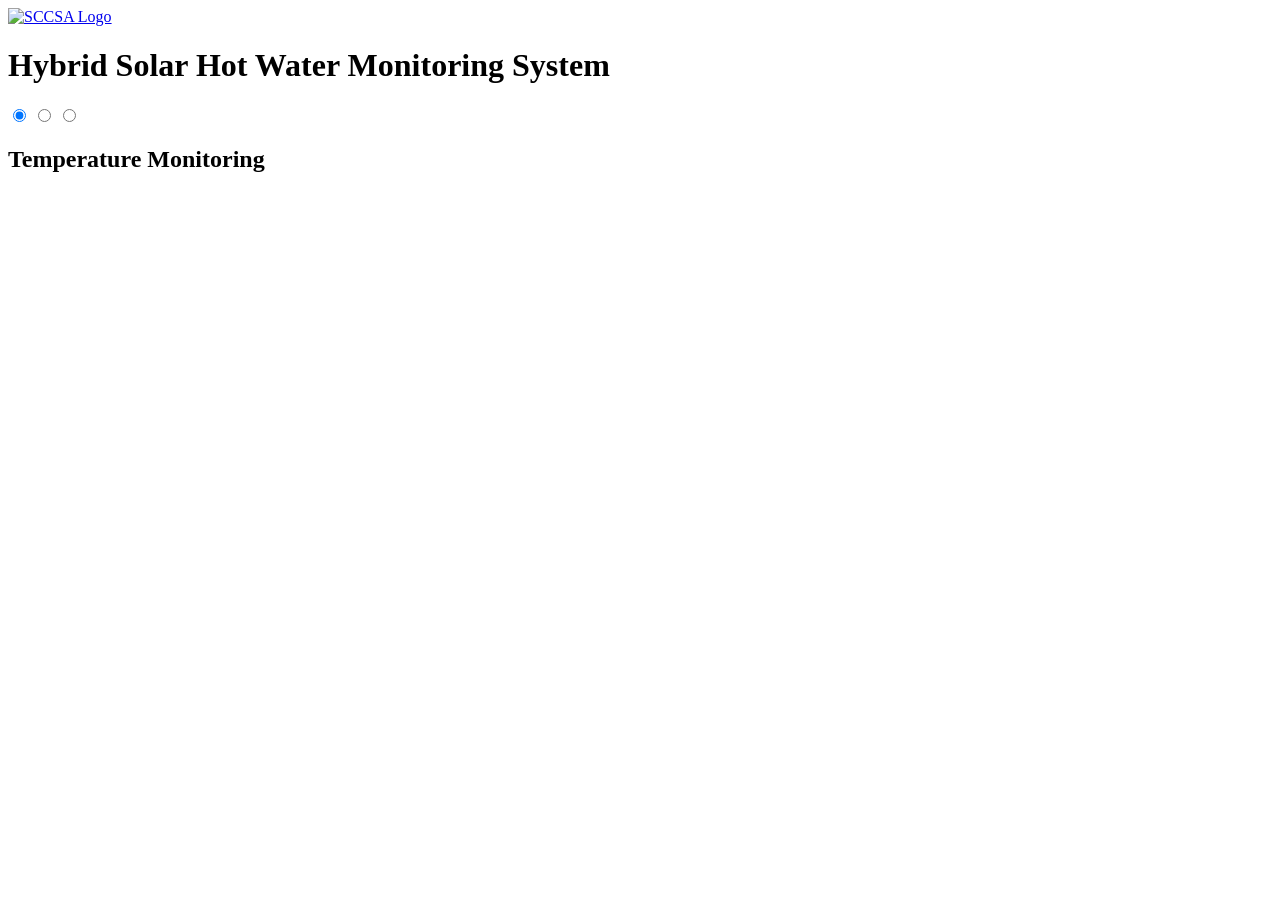
==== raspi/templates/index.html @ ef6aa597 "feat(raspi): display historical temperatures chart on web interface" ====
<!DOCTYPE html>
<html lang="en">
  <head>
    <meta charset="UTF-8">
    <meta name="viewport" content="width=device-width, initial-scale=1.0">
    <title>Hybrid Solar Hot Water Monitoring System</title>
    <link rel="stylesheet" href="/static/style.css">
    <script src="https://kit.fontawesome.com/ca98015c02.js" crossorigin="anonymous"></script>
    <script src="https://code.highcharts.com/stock/highstock.js"></script>
  </head>
  <body>
    <header>
      <a href="https://suncoastsolar.org" target="_blank" rel="noopener noreferrer">
        <img src="/static/logo.png" alt="SCCSA Logo" class="banner" />
      </a>
    </header>
    <main>
      <h1>Hybrid Solar Hot Water Monitoring System</h1>
      <div class="tabs">
        <!-- Tab Labels -->
        <div class="tab-labels">
          <input type="radio" id="temperature-tab" name="tab" checked>
          <label for="temperature-tab" class="tab-label">
            <i class="fa-solid fa-thermometer"></i>
          </label>

          <input type="radio" id="energy-tab" name="tab">
          <label for="energy-tab" class="tab-label">
            <i class="fa-solid fa-bolt-lightning"></i>
          </label>

          <input type="radio" id="flow-tab" name="tab">
          <label for="flow-tab" class="tab-label">
            <i class="fa-solid fa-faucet-drip"></i>
          </label>
        </div>

        <!-- Tab Panels -->
        <section class="tab-panel" id="temperature-panel">
          <h2>Temperature Monitoring</h2>
          <div id="chart-temperature-history"></div>
        </section>
        <section class="tab-panel" id="energy-panel">
          <h2>Energy Monitoring</h2>
        </section>
        <section class="tab-panel" id="flow-panel">
          <h2>Flow Monitoring</h2>
        </section>
      </div>
    </main>
    <script>
      document.addEventListener("DOMContentLoaded", () => {
        const tabs = document.querySelectorAll('input[name="tab"]');
        const panels = document.querySelectorAll(".tab-panel");

        function updatePanels() {
          panels.forEach(panel => panel.style.display = "none");
          const selectedId = document.querySelector('input[name="tab"]:checked').id;
          const panelId = selectedId.replace("-tab", "-panel");
          const panel = document.getElementById(panelId);
          if (panel) panel.style.display = "block";
        }

        tabs.forEach(tab => {
          tab.addEventListener("change", updatePanels);
        });

        updatePanels();
      });
    </script>
    <script src="/static/temperature.js"></script>
  </body>
</html>
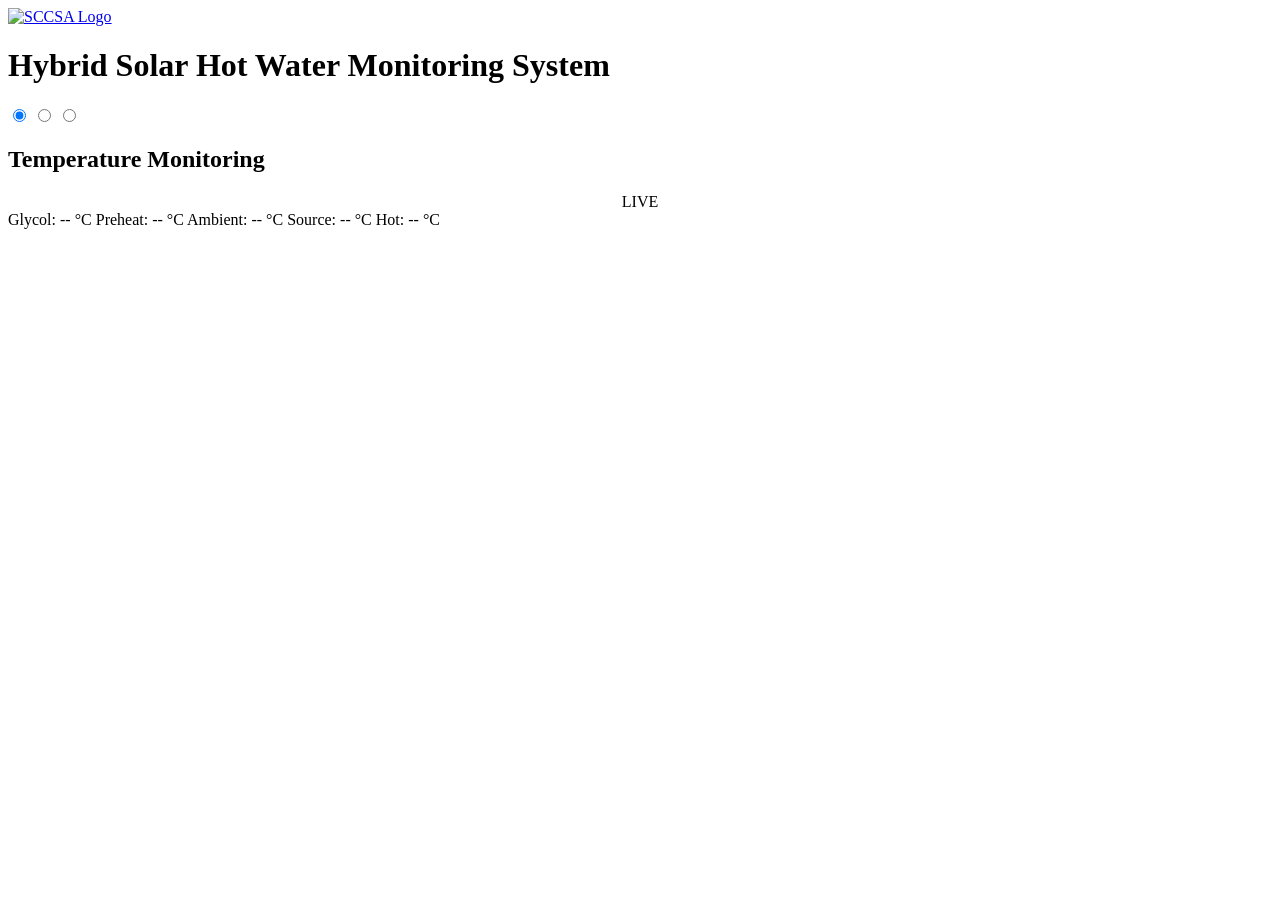
==== commit 697f330c: "feat: fetch and display live temperatures and hot water flow rate" ====
--- a/raspi/templates/index.html
+++ b/raspi/templates/index.html
@@ -38,6 +38,19 @@
         <!-- Tab Panels -->
         <section class="tab-panel" id="temperature-panel">
           <h2>Temperature Monitoring</h2>
+          <div style="text-align: center;">
+            <div class="live-badge">
+              <span class="dot"></span>
+              LIVE
+            </div>
+          </div>
+          <div class="live-data">
+            <span>Glycol: <span id="live-glycol">--</span> °C</span>
+            <span>Preheat: <span id="live-preheat">--</span> °C</span>
+            <span>Ambient: <span id="live-ambient">--</span> °C</span>
+            <span>Source: <span id="live-source">--</span> °C</span>
+            <span>Hot: <span id="live-hot">--</span> °C</span>
+          </div>
           <div id="chart-temperature-history"></div>
         </section>
         <section class="tab-panel" id="energy-panel">
@@ -45,6 +58,16 @@
         </section>
         <section class="tab-panel" id="flow-panel">
           <h2>Flow Monitoring</h2>
+          <div style="text-align: center;">
+            <div class="live-badge">
+              <span class="dot"></span>
+              LIVE
+            </div>
+          </div>
+          <div class="live-data">
+            <span>Hot Water Flow Rate: <span id="live-flow">--</span> L/min</span>
+          </div>
+          <div id="chart-flow-history"></div>
         </section>
       </div>
     </main>
@@ -69,5 +92,6 @@
       });
     </script>
     <script src="/static/temperature.js"></script>
+    <script src="/static/flow.js"></script>
   </body>
 </html>
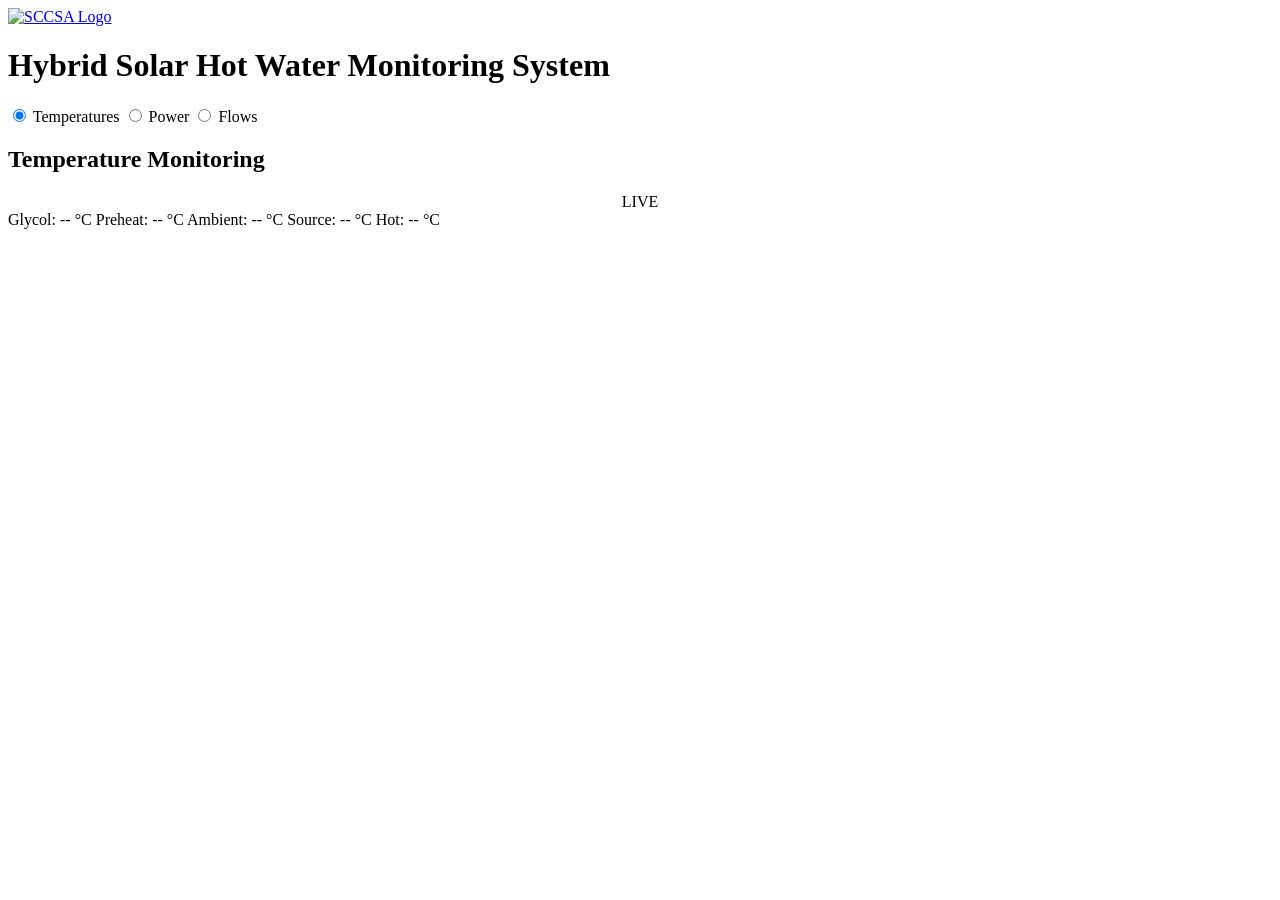
==== commit 39f06bba: "feat: replace tab label icons with text" ====
--- a/raspi/templates/index.html
+++ b/raspi/templates/index.html
@@ -5,7 +5,6 @@
     <meta name="viewport" content="width=device-width, initial-scale=1.0">
     <title>Hybrid Solar Hot Water Monitoring System</title>
     <link rel="stylesheet" href="/static/style.css">
-    <script src="https://kit.fontawesome.com/ca98015c02.js" crossorigin="anonymous"></script>
     <script src="https://code.highcharts.com/stock/highstock.js"></script>
   </head>
   <body>
@@ -21,17 +20,17 @@
         <div class="tab-labels">
           <input type="radio" id="temperature-tab" name="tab" checked>
           <label for="temperature-tab" class="tab-label">
-            <i class="fa-solid fa-thermometer"></i>
+            Temperatures
           </label>
 
           <input type="radio" id="energy-tab" name="tab">
           <label for="energy-tab" class="tab-label">
-            <i class="fa-solid fa-bolt-lightning"></i>
+            Power
           </label>
 
           <input type="radio" id="flow-tab" name="tab">
           <label for="flow-tab" class="tab-label">
-            <i class="fa-solid fa-faucet-drip"></i>
+            Flows
           </label>
         </div>
 
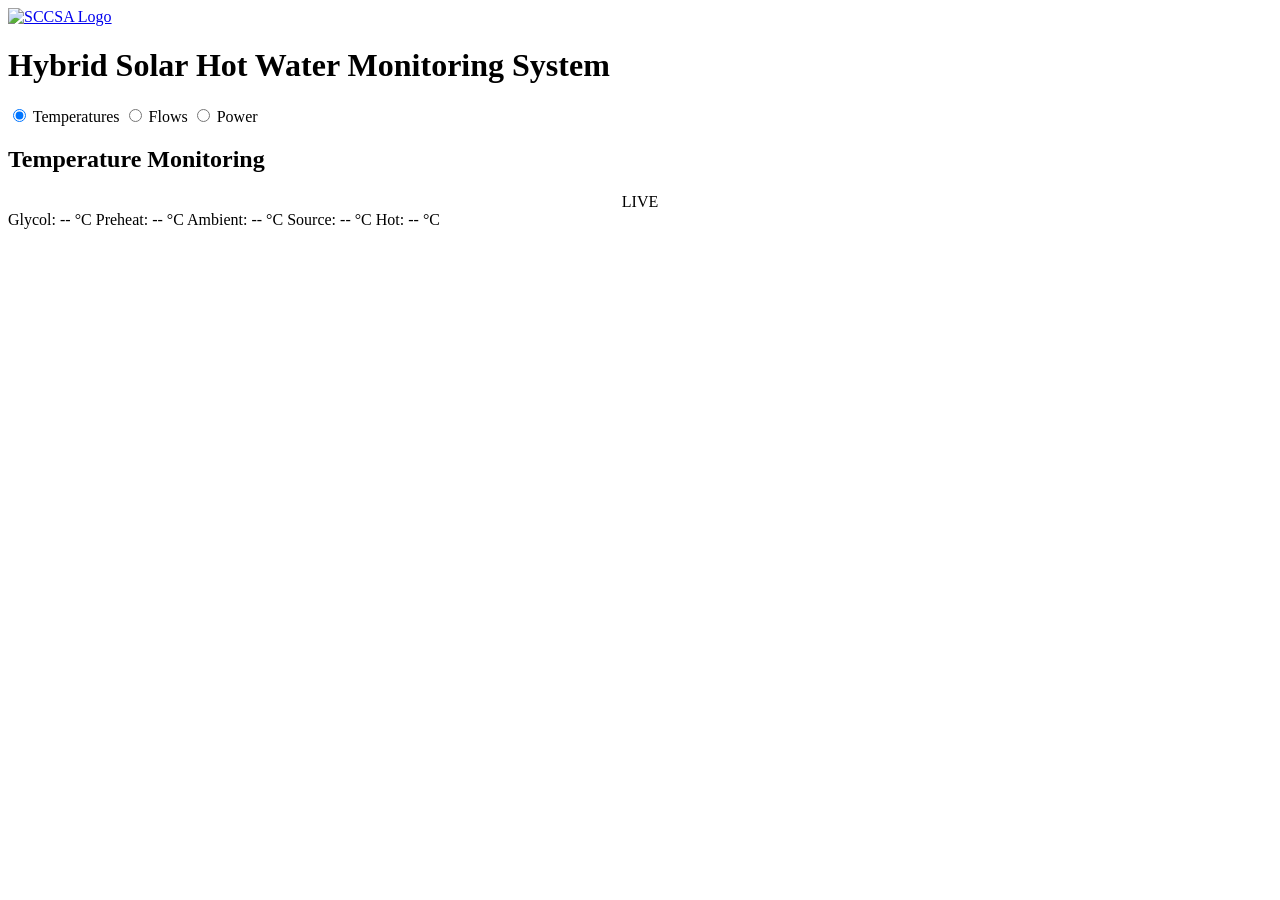
==== commit 5b5b5f49: "feat: move energy tab after flow tab" ====
--- a/raspi/templates/index.html
+++ b/raspi/templates/index.html
@@ -23,14 +23,14 @@
             Temperatures
           </label>
 
+          <input type="radio" id="flow-tab" name="tab">
+          <label for="flow-tab" class="tab-label">
+            Flows
+          </label>
+
           <input type="radio" id="energy-tab" name="tab">
           <label for="energy-tab" class="tab-label">
             Power
-          </label>
-
-          <input type="radio" id="flow-tab" name="tab">
-          <label for="flow-tab" class="tab-label">
-            Flows
           </label>
         </div>
 
@@ -52,9 +52,7 @@
           </div>
           <div id="chart-temperature-history"></div>
         </section>
-        <section class="tab-panel" id="energy-panel">
-          <h2>Energy Monitoring</h2>
-        </section>
+
         <section class="tab-panel" id="flow-panel">
           <h2>Flow Monitoring</h2>
           <div style="text-align: center;">
@@ -67,6 +65,10 @@
             <span>Hot Water Flow Rate: <span id="live-flow">--</span> L/min</span>
           </div>
           <div id="chart-flow-history"></div>
+        </section>
+
+        <section class="tab-panel" id="energy-panel">
+          <h2>Power Monitoring</h2>
         </section>
       </div>
     </main>
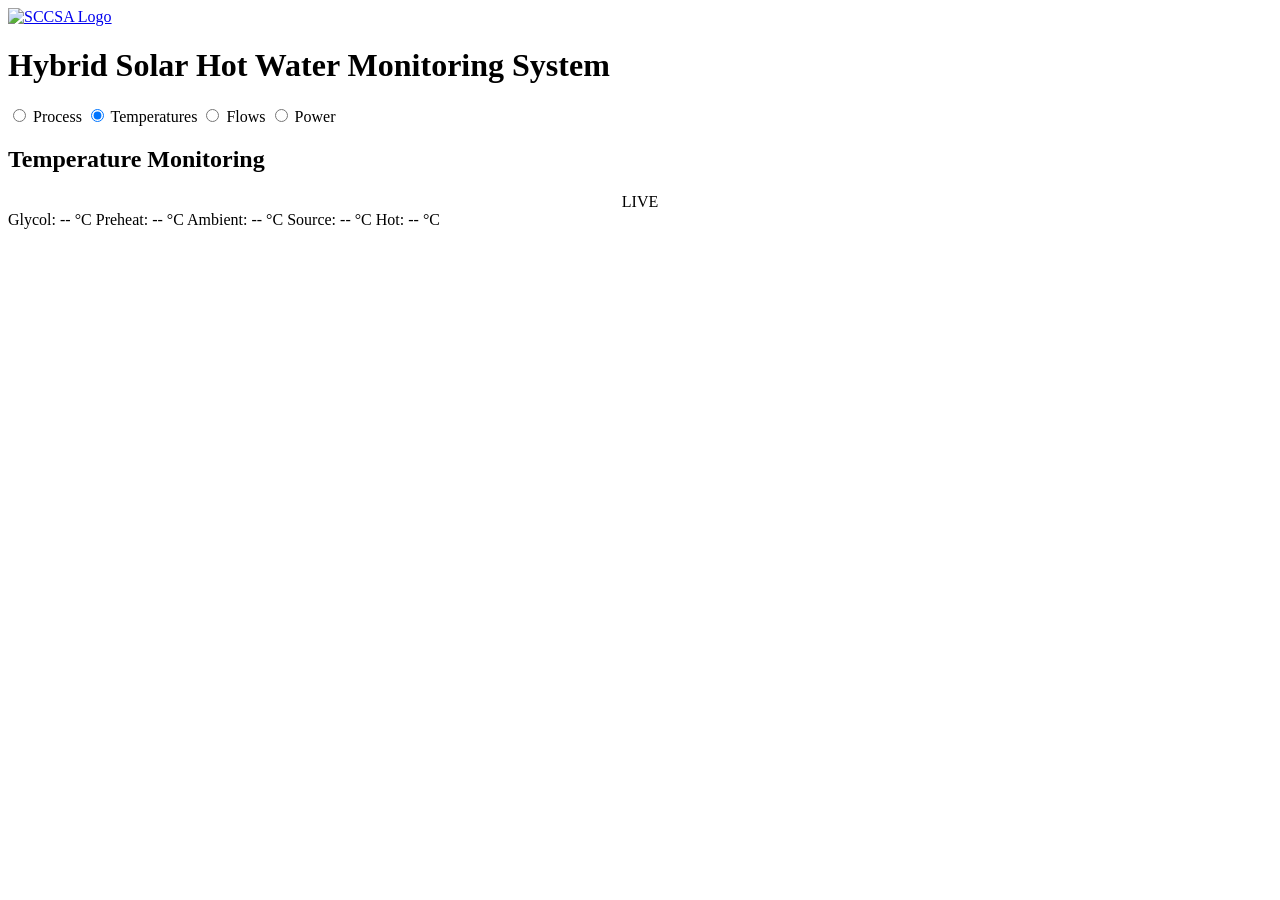
==== commit 08d660bc: "feat: add process tab to web interface" ====
--- a/raspi/templates/index.html
+++ b/raspi/templates/index.html
@@ -18,6 +18,11 @@
       <div class="tabs">
         <!-- Tab Labels -->
         <div class="tab-labels">
+          <input type="radio" id="process-tab" name="tab" checked>
+          <label for="process-tab" class="tab-label">
+            Process
+          </label>
+
           <input type="radio" id="temperature-tab" name="tab" checked>
           <label for="temperature-tab" class="tab-label">
             Temperatures
@@ -35,6 +40,9 @@
         </div>
 
         <!-- Tab Panels -->
+        <section class="tab-panel" id="process-panel">
+        </section>
+
         <section class="tab-panel" id="temperature-panel">
           <h2>Temperature Monitoring</h2>
           <div style="text-align: center;">
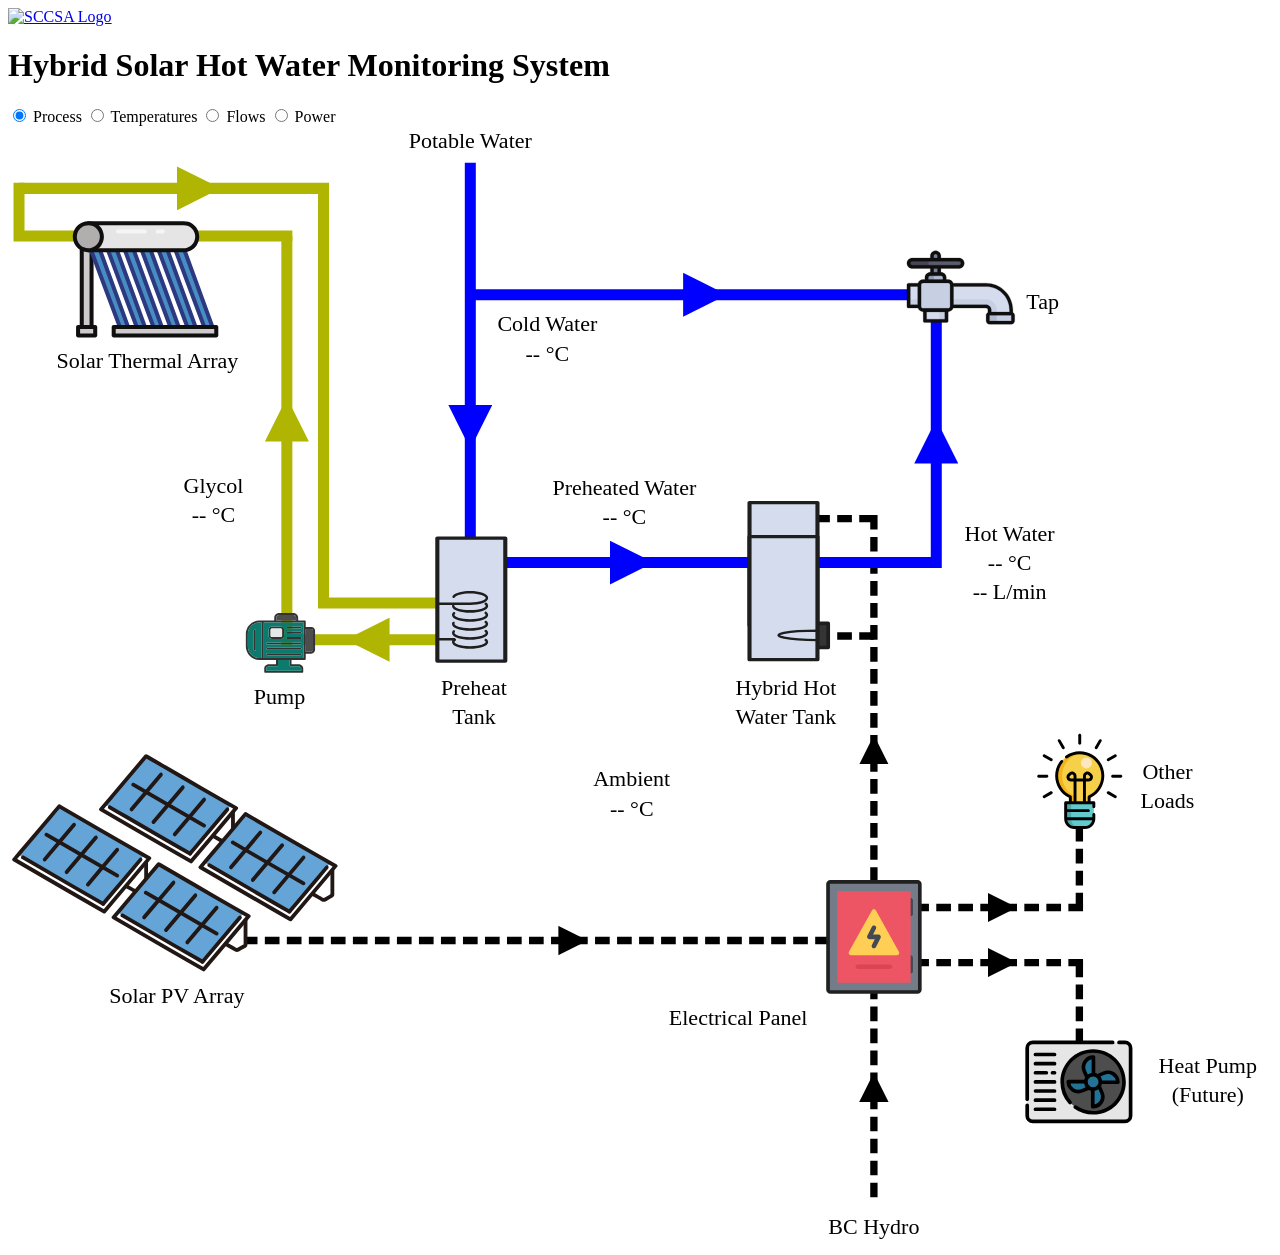
==== commit 232dfac8: "fix: set only process tab as checked by default" ====
--- a/raspi/templates/index.html
+++ b/raspi/templates/index.html
@@ -23,7 +23,7 @@
             Process
           </label>
 
-          <input type="radio" id="temperature-tab" name="tab" checked>
+          <input type="radio" id="temperature-tab" name="tab">
           <label for="temperature-tab" class="tab-label">
             Temperatures
           </label>
@@ -41,6 +41,1230 @@
 
         <!-- Tab Panels -->
         <section class="tab-panel" id="process-panel">
+          <div class="process-diagram">
+            <svg
+              width="100%"
+              height="100%"
+              viewBox="0 0 172.25 152.25"
+              xmlns="http://www.w3.org/2000/svg"
+            >
+              <defs>
+                <style>
+                  .electrical-line {
+                    stroke: #000000;
+                    stroke-width: 1;
+                    stroke-dasharray: 2, 1;
+                  }
+                  .water-line {
+                    stroke: #0000ff;
+                    stroke-width: 1.5;
+                  }
+                  .glycol-line {
+                    stroke: #afb500;
+                    stroke-width: 1.5;
+                  }
+                </style>
+
+                <marker
+                  id="black-arrow"
+                  markerWidth="4"
+                  markerHeight="4"
+                  refX="4"
+                  refY="2"
+                  orient="auto"
+                  markerUnits="strokeWidth"
+                >
+                  <path
+                    d="M 0,0 4,2 0,4 Z"
+                    fill="#000000"
+                    id="black-arrow-path1"
+                  />
+                </marker>
+                <marker
+                  id="blue-arrow"
+                  markerWidth="4"
+                  markerHeight="4"
+                  refX="4"
+                  refY="2"
+                  orient="auto"
+                  markerUnits="strokeWidth"
+                >
+                  <path
+                    d="M 0,0 4,2 0,4 Z"
+                    fill="#0000ff"
+                    id="blue-arrow-path1"
+                  />
+                </marker>
+                <marker
+                  id="yellow-arrow"
+                  markerWidth="4"
+                  markerHeight="4"
+                  refX="4"
+                  refY="2"
+                  orient="auto"
+                  markerUnits="strokeWidth"
+                >
+                  <path
+                    d="M 0,0 4,2 0,4 Z"
+                    fill="#afb500"
+                    id="yellow-arrow-path1"
+                  />
+                </marker>
+              </defs>
+
+              <g
+                id="lines"
+                style="display:inline"
+              >
+                <path
+                  class="electrical-line"
+                  d="M 32,111 H 79 H 120"
+                  marker-mid="url(#black-arrow)"
+                  id="solar-pv-array-to-electrical-panel"
+                />
+                <path
+                  class="electrical-line"
+                  d="M 118,146 V 129 109"
+                  marker-mid="url(#black-arrow)"
+                  id="bc-hydro-to-electrical-panel"
+                />
+                <path
+                  class="electrical-line"
+                  d="M 118,103 V 83 V 52.5"
+                  marker-mid="url(#black-arrow)"
+                  id="electrical-panel-to-hot-water-tank-part1"
+                />
+                <path
+                  class="electrical-line"
+                  d="M 118,53.5 H 109 M 118,69.5 H 109"
+                  id="electrical-panel-to-hot-water-tank-part2"
+                />
+                <path
+                  class="electrical-line"
+                  d="M 123.5,106.5 H 137.5 H 147"
+                  marker-mid="url(#black-arrow)"
+                  id="electrical-panel-to-other-loads-part1"
+                />
+                <path
+                  class="electrical-line"
+                  d="M 146,106.5 V 95"
+                  id="electrical-panel-to-other-loads-part2"
+                />
+                <path
+                  class="electrical-line"
+                  d="M 123.5,114 H 137.5 H 147"
+                  marker-mid="url(#black-arrow)"
+                  id="electrical-panel-to-heat-pump-part1"
+                />
+                <path
+                  class="electrical-line"
+                  d="M 146,114 V 125.5"
+                  id="electrical-panel-to-heat-pump-part2"
+                />
+                <path
+                  class="water-line"
+                  d="M 68,59.5 H 88 H 109"
+                  marker-mid="url(#blue-arrow)"
+                  id="preheat"
+                />
+                <path
+                  class="water-line"
+                  d="M 63,5 V 44 V 61"
+                  marker-mid="url(#blue-arrow)"
+                  id="source-part1"
+                />
+                <path
+                  class="water-line"
+                  d="M 63,23 H 98 H 129"
+                  marker-mid="url(#blue-arrow)"
+                  id="source-part2"
+                />
+                <path
+                  class="glycol-line"
+                  d="M 67,70 H 46 H 40"
+                  marker-mid="url(#yellow-arrow)"
+                  id="glycol-part1"
+                />
+                <path
+                  class="glycol-line"
+                  d="M 38,71 V 37 V 15"
+                  marker-mid="url(#yellow-arrow)"
+                  id="glycol-part2"
+                />
+                <path
+                  class="glycol-line"
+                  d="M 38.75,15 H 1.5 M 1.5,15.75 V 7.75"
+                  id="glycol-part3"
+                />
+                <path
+                  class="glycol-line"
+                  d="M 1.5,8.5 H 29 H 43.75"
+                  marker-mid="url(#yellow-arrow)"
+                  id="glycol-part4"
+                />
+                <path
+                  class="glycol-line"
+                  d="M 43,8 V 65.75 M 66,65 H 43"
+                  id="glycol-part5"
+                />
+                <path
+                  class="water-line"
+                  d="M 109,59.5 H 126"
+                  id="hot-part1"
+                />
+                <path
+                  class="water-line"
+                  d="M 126.5,60.25 V 40 V 25"
+                  marker-mid="url(#blue-arrow)"
+                  id="hot-part2"
+                />
+              </g>
+
+              <g
+                id="text"
+                style="display:inline"
+              >
+                <text
+                  x="136.5"
+                  y="56.5"
+                  font-size="3px"
+                  font-family="Verdana"
+                  text-anchor="middle"
+                  id="hot-water-label"
+                >
+                  Hot Water
+                </text>
+                <text
+                  x="136.5"
+                  y="60.5"
+                  font-size="3px"
+                  font-family="Verdana"
+                  text-anchor="middle"
+                  id="hot-temperature-label"
+                >
+                  <tspan id="hot-temperature-value">--</tspan> °C
+                </text>
+                <text
+                  x="136.5"
+                  y="64.5"
+                  font-size="3px"
+                  font-family="Verdana"
+                  text-anchor="middle"
+                  id="hot-flow-label"
+                >
+                  <tspan id="hot-flow-value">--</tspan> L/min
+                </text>
+                <text
+                  x="141"
+                  y="25"
+                  font-size="3px"
+                  font-family="Verdana"
+                  text-anchor="middle"
+                  id="tap-label"
+                >
+                  Tap
+                </text>
+                <text
+                  x="28"
+                  y="50"
+                  font-size="3px"
+                  font-family="Verdana"
+                  text-anchor="middle"
+                  id="glycol-label"
+                >
+                  Glycol
+                </text>
+                <text
+                  x="28"
+                  y="54"
+                  font-size="3px"
+                  font-family="Verdana"
+                  text-anchor="middle"
+                  id="glycol-temperature-label"
+                >
+                  <tspan id="glycol-temperature-value">--</tspan> °C
+                </text>
+                <text
+                  x="19"
+                  y="33"
+                  font-size="3px"
+                  font-family="Verdana"
+                  text-anchor="middle"
+                  id="solar-thermal-array-label"
+                >
+                  Solar Thermal Array
+                </text>
+                <text
+                  x="73.5"
+                  y="28"
+                  font-size="3px"
+                  font-family="Verdana"
+                  text-anchor="middle"
+                  id="cold-water-label"
+                >
+                  Cold Water
+                </text>
+                <text
+                  x="73.5"
+                  y="32"
+                  font-size="3px"
+                  font-family="Verdana"
+                  text-anchor="middle"
+                  id="source-temperature-label"
+                >
+                  <tspan id="source-temperature-value">--</tspan> °C
+                </text>
+                <text
+                  x="84"
+                  y="50.25"
+                  font-size="3px"
+                  font-family="Verdana"
+                  text-anchor="middle"
+                  id="preheat-label"
+                >
+                  Preheated Water
+                </text>
+                <text
+                  x="84"
+                  y="54.25"
+                  font-size="3px"
+                  font-family="Verdana"
+                  text-anchor="middle"
+                  id="preheat-temperature-label"
+                >
+                  <tspan id="preheat-temperature-value">--</tspan> °C
+                </text>
+                <text
+                  x="85"
+                  y="90"
+                  font-size="3px"
+                  font-family="Verdana"
+                  text-anchor="middle"
+                  id="ambient-label"
+                >
+                  Ambient
+                </text>
+                <text
+                  x="85"
+                  y="94"
+                  font-size="3px"
+                  font-family="Verdana"
+                  text-anchor="middle"
+                  id="ambient-temperature-label"
+                >
+                  <tspan id="ambient-temperature-value">--</tspan> °C
+                </text>
+                <text
+                  x="158"
+                  y="89"
+                  font-size="3px"
+                  font-family="Verdana"
+                  text-anchor="middle"
+                  id="other-loads-label1"
+                >
+                  Other
+                </text>
+                <text
+                  x="158"
+                  y="93"
+                  font-size="3px"
+                  font-family="Verdana"
+                  text-anchor="middle"
+                  id="other-loads-label2"
+                >
+                  Loads
+                </text>
+                <text
+                  x="99.5"
+                  y="122.5"
+                  font-size="3px"
+                  font-family="Verdana"
+                  text-anchor="middle"
+                  id="electrical-panel-label"
+                >
+                  Electrical Panel
+                </text>
+                <text
+                  x="118"
+                  y="151"
+                  font-size="3px"
+                  font-family="Verdana"
+                  text-anchor="middle"
+                  id="bc-hydro-label"
+                >
+                  BC Hydro
+                </text>
+                <text
+                  x="163.5"
+                  y="129"
+                  font-size="3px"
+                  font-family="Verdana"
+                  text-anchor="middle"
+                  id="heat-pump-label1"
+                >
+                  Heat Pump
+                </text>
+                <text
+                  x="163.5"
+                  y="133"
+                  font-size="3px"
+                  font-family="Verdana"
+                  text-anchor="middle"
+                  id="heat-pump-label2"
+                >
+                  (Future)
+                </text>
+                <text
+                  x="63"
+                  y="3"
+                  font-size="3px"
+                  font-family="Verdana"
+                  text-anchor="middle"
+                  id="potable-water-label"
+                >
+                  Potable Water
+                </text>
+                <text
+                  x="37"
+                  y="78.75"
+                  font-size="3px"
+                  font-family="Verdana"
+                  text-anchor="middle"
+                  id="pump-label"
+                >
+                  Pump
+                </text>
+                <text
+                  x="63.5"
+                  y="77.5"
+                  font-size="3px"
+                  font-family="Verdana"
+                  text-anchor="middle"
+                  id="preheat-tank-label1"
+                >
+                  Preheat
+                </text>
+                <text
+                  x="63.5"
+                  y="81.5"
+                  font-size="3px"
+                  font-family="Verdana"
+                  text-anchor="middle"
+                  id="preheat-tank-label2"
+                >
+                  Tank
+                </text>
+                <text
+                  x="106"
+                  y="77.5"
+                  font-size="3px"
+                  font-family="Verdana"
+                  text-anchor="middle"
+                  id="hot-water-tank-label1"
+                >
+                  Hybrid Hot
+                </text>
+                <text
+                  x="106"
+                  y="81.5"
+                  font-size="3px"
+                  font-family="Verdana"
+                  text-anchor="middle"
+                  id="hot-water-tank-label2"
+                >
+                  Water Tank
+                </text>
+                <text
+                  x="23"
+                  y="119.5"
+                  font-size="3px"
+                  font-family="Verdana"
+                  text-anchor="middle"
+                  id="solar-pv-array-label"
+                >
+                  Solar PV Array
+                </text>
+              </g>
+
+              <g
+                id="heat-pump"
+                transform="matrix(0.01669799,0,0,0.01669799,137.5,122)"
+                style="display:inline"
+              >
+                <path
+                  d="m 83.262578,218.27129 v 553.33547 a 45.761422,45.761422 0 0 0 45.772802,45.7728 h 752.27591 a 45.7728,45.7728 0 0 0 45.76142,-45.7728 V 218.27129 a 45.761422,45.761422 0 0 0 -45.76142,-45.7728 H 129.03538 a 45.761422,45.761422 0 0 0 -45.772802,45.7728 z"
+                  fill="#e6e6e6"
+                  id="heat-pump-path1"
+                />
+                <path
+                  d="m 621.18116,494.92196 m -252.02916,0 a 252.02916,252.02916 0 1 0 504.05831,0 252.02916,252.02916 0 1 0 -504.05831,0 z"
+                  fill="#4d4d4d"
+                  id="heat-pump-path2"
+                />
+                <path
+                  d="m 419.03218,492.11164 c 0,58.99378 60.68906,98.48605 114.63111,74.56996 L 586.752,543.17511 a 59.175822,59.175822 0 0 1 -24.7808,-51.06347 z m 199.35004,61.99752 v 142.9504 c 58.97102,0 98.46329,-60.71183 74.56996,-114.64249 L 669.43431,529.3056 a 59.164444,59.164444 0 0 1 -51.05209,24.80356 z m 37.1712,-107.42898 a 59.153067,59.153067 0 0 1 24.79218,51.05209 h 142.96178 c 0,-58.99378 -60.68907,-98.48605 -114.61974,-74.59271 L 655.5648,446.65742 Z M 623.98009,435.73476 V 292.77298 c -58.9824,0 -98.47467,60.68907 -74.58133,114.63111 l 23.50648,53.11147 a 59.141689,59.141689 0 0 1 51.07485,-24.7808 z"
+                  fill="#247396"
+                  id="heat-pump-path3"
+                />
+                <path
+                  d="m 623.98009,435.73476 a 59.107556,59.107556 0 0 0 -51.06347,24.7808 58.823111,58.823111 0 0 0 -11.01369,34.41777 c 0,19.89974 9.80765,37.50116 24.86045,48.24178 h 0.0227 a 58.629689,58.629689 0 0 0 34.37227,11.01369 c 19.91111,0 37.53529,-9.80764 48.26453,-24.8832 a 58.993778,58.993778 0 0 0 11.00231,-34.37227 59.073422,59.073422 0 0 0 -24.87182,-48.25315 58.766222,58.766222 0 0 0 -31.57333,-10.94542 z"
+                  fill="#247396"
+                  id="heat-pump-path4"
+                />
+                <path
+                  d="m 466.01102,712.30578 a 265.23876,265.23876 0 0 0 155.14738,49.67538 c 147.23982,0 267.04782,-119.79663 267.04782,-267.04783 0,-147.2512 -119.808,-267.04782 -267.04782,-267.04782 -147.23982,0 -267.03644,119.79662 -267.03644,267.04782 A 266.58133,266.58133 0 0 0 421.96764,672.79076 14.995676,14.995676 0 1 0 444.32498,652.8 236.65778,236.65778 0 0 1 384.11378,494.93333 c 0,-130.70791 106.33671,-237.04462 237.03324,-237.04462 130.70791,0 237.04462,106.33671 237.04462,237.04462 0,130.70791 -106.33671,237.04463 -237.04462,237.04463 -49.75502,0 -97.37102,-15.24623 -137.70524,-44.07752 a 15.007289,15.007289 0 0 0 -17.43076,24.40534 z"
+                  fill=""
+                  id="heat-pump-path5"
+                />
+                <path
+                  d="m 83.262578,651.38916 c 8.283022,0 14.995911,-6.72427 14.995911,-14.99592 V 218.25991 a 30.799644,30.799644 0 0 1 30.776891,-30.77689 h 651.69635 a 14.995911,14.995911 0 1 0 0,-29.99182 H 129.03538 a 60.8256,60.8256 0 0 0 -60.768713,60.76871 v 418.13333 c 0,8.27165 6.712889,14.99591 14.995911,14.99592 z"
+                  fill=""
+                  id="heat-pump-path6"
+                />
+                <path
+                  d="m 881.31129,157.47982 h -48.58311 a 14.995911,14.995911 0 1 0 0,29.99182 h 48.58311 a 30.8224,30.8224 0 0 1 30.77689,30.77689 v 553.35823 a 30.8224,30.8224 0 0 1 -30.77689,30.77688 H 129.03538 A 30.811022,30.811022 0 0 1 98.258489,771.60676 v -85.23094 a 14.995911,14.995911 0 1 0 -29.991822,0 v 85.23094 a 60.836978,60.836978 0 0 0 60.768713,60.76871 H 881.31129 A 60.836978,60.836978 0 0 0 942.08,771.60676 V 218.25991 a 60.836978,60.836978 0 0 0 -60.76871,-60.78009 z"
+                  fill=""
+                  id="heat-pump-path7"
+                />
+                <path
+                  d="m 419.03218,477.11573 c -8.28302,0 -14.99591,6.71289 -14.99591,14.99591 a 96.267378,96.267378 0 0 0 43.90684,80.95289 96.312889,96.312889 0 0 0 91.78453,7.33867 l 45.88658,-20.32071 a 72.317156,72.317156 0 0 0 17.76071,6.91769 v 130.07075 c 0,8.2944 6.71289,14.99591 14.99591,14.99591 A 96.199111,96.199111 0 0 0 699.2896,668.16 a 96.221867,96.221867 0 0 0 7.35004,-91.79591 l -20.32071,-45.90933 c 3.072,-5.58649 5.38169,-11.53707 6.88356,-17.7152 H 823.296 c 8.2944,0 14.99591,-6.71289 14.99591,-14.99592 0,-32.80213 -16.41813,-63.06702 -43.90684,-80.95288 -27.48871,-17.88587 -61.81547,-20.63929 -91.78454,-7.35005 l -45.92071,20.33209 a 73.022578,73.022578 0 0 0 -17.7152,-6.89493 V 292.77298 c 0,-8.28302 -6.72426,-14.99591 -14.99591,-14.99591 a 96.221867,96.221867 0 0 0 -80.93013,43.90684 96.256,96.256 0 0 0 -7.35005,91.79591 l 20.30934,45.88658 a 72.988444,72.988444 0 0 0 -6.89494,17.74933 z m 108.544,75.86703 a 66.298311,66.298311 0 0 1 -63.27182,-5.05174 66.332444,66.332444 0 0 1 -28.58098,-40.81209 h 112.20764 c 1.88871,11.264 6.36018,21.90223 12.95929,31.10685 z m 146.57991,98.816 a 66.321067,66.321067 0 0 1 -40.78933,28.58097 v -112.2304 a 74.535822,74.535822 0 0 0 31.10684,-12.97066 l 14.7456,33.32551 a 66.309689,66.309689 0 0 1 -5.06311,63.29458 z M 714.752,436.86116 a 66.3552,66.3552 0 0 1 63.2832,5.06311 66.366578,66.366578 0 0 1 28.58098,40.81209 h -112.2304 a 74.399289,74.399289 0 0 0 -12.97067,-31.11823 z m -49.33404,58.07217 c 0,0.6144 0,1.2288 -0.0455,1.83183 l -0.0227,0.27306 a 43.736178,43.736178 0 0 1 -8.13511,23.552 44.407467,44.407467 0 0 1 -37.87662,18.5344 h -0.29583 a 43.531378,43.531378 0 0 1 -23.52924,-8.15786 c -0.14791,-0.1024 -0.28445,-0.21618 -0.44373,-0.3072 A 44.350578,44.350578 0 0 1 576.94436,493.056 l 0.0114,-0.26169 a 43.736178,43.736178 0 0 1 8.18063,-23.57475 44.361956,44.361956 0 0 1 37.86524,-18.52303 l 0.28444,0.0114 a 44.3392,44.3392 0 0 1 42.13192,44.22542 z M 568.18347,338.03378 a 66.332444,66.332444 0 0 1 40.78933,-28.5696 v 112.2304 a 74.535822,74.535822 0 0 0 -31.09547,12.94791 l -14.75697,-33.31413 a 66.377956,66.377956 0 0 1 5.06311,-63.29458 z M 306.46044,256.46649 H 150.48249 a 14.995911,14.995911 0 1 0 0,29.99182 h 155.97795 a 14.995911,14.995911 0 1 0 0,-29.99182 z m 0,223.47093 H 150.48249 a 14.995911,14.995911 0 1 0 0,29.99182 h 155.97795 a 14.995911,14.995911 0 1 0 0,-29.99182 z m 0,148.96925 H 150.48249 a 14.995911,14.995911 0 1 0 0,29.99182 h 155.97795 a 14.995911,14.995911 0 1 0 0,-29.99182 z m 0,-74.47894 H 150.48249 a 15.007289,15.007289 0 0 0 0,29.99183 h 155.97795 a 14.995915,14.995915 0 1 0 0,-29.99183 z m 0,148.96925 H 150.48249 a 14.995911,14.995911 0 1 0 0,29.99182 h 155.97795 a 14.995911,14.995911 0 1 0 0,-29.99182 z m 0,-297.94987 h -17.00977 a 14.995911,14.995911 0 1 0 0,29.99182 h 16.9984 a 14.995912,14.995912 0 0 0 0.0114,-29.99182 z m -155.97795,29.99182 h 88.9856 a 14.995911,14.995911 0 1 0 0,-29.99182 h -88.9856 a 14.995911,14.995911 0 1 0 0,29.99182 z M 306.46044,330.9568 H 150.48249 a 14.995911,14.995911 0 1 0 0,29.99182 h 155.97795 a 14.995911,14.995911 0 1 0 0,-29.99182 z"
+                  fill=""
+                  id="heat-pump-path8"
+                />
+              </g>
+
+              <g
+                id="other-loads"
+                transform="matrix(0.05,0,0,0.05,133.25,76.5)"
+                style="display:inline">
+                <path
+                  style="fill:#62c9cc;stroke-width:0.507182"
+                  d="m 270.39686,381.83936 h -28.79372 c -13.25215,0 -23.99476,-10.74261 -23.99476,-23.99476 v -43.19057 h 76.78324 v 43.19057 c 0,13.25215 -10.74261,23.99476 -23.99476,23.99476 z"
+                  id="other-loads-path1"
+                />
+                <path
+                  style="fill:#50a9a9;stroke-width:0.507182"
+                  d="m 232.53829,357.8446 v -43.19057 h -14.92991 v 43.19057 c 0,13.25215 10.74261,23.99476 23.99476,23.99476 h 14.92991 c -13.25164,0 -23.99476,-10.74261 -23.99476,-23.99476 z"
+                  id="other-loads-path2"
+                />
+                <path
+                  style="fill:#f7d04a;stroke-width:0.507182"
+                  d="m 256,178.15016 c -34.74955,0 -62.91943,28.16988 -62.91943,62.91994 0,25.63498 15.3321,47.68673 37.32502,57.49258 v 18.22456 h 51.18882 v -18.22456 c 21.99292,-9.80585 37.32502,-31.8576 37.32502,-57.49258 0,-34.75006 -28.16938,-62.91994 -62.91943,-62.91994 z"
+                  id="other-loads-path3"
+                />
+                <path
+                  style="fill:#f3b41b;stroke-width:0.507182"
+                  d="m 208.01048,241.0701 c 0,-32.22328 24.224,-58.78438 55.45473,-62.47717 -2.44868,-0.2896 -4.93843,-0.44277 -7.46521,-0.44277 -34.74955,0 -62.91943,28.16988 -62.91943,62.91994 0,25.63498 15.3321,47.68673 37.32502,57.49258 v 18.22456 h 14.9299 v -18.22456 c -21.99291,-9.80585 -37.32501,-31.8576 -37.32501,-57.49258 z"
+                  id="other-loads-path4"
+                />
+                <circle
+                  style="fill:#fee7be;stroke-width:0.507182"
+                  cx="274.12921"
+                  cy="205.87778"
+                  r="14.929905"
+                  id="other-loads-circle1"
+                />
+                <path
+                  d="m 256,174.15103 c -13.90793,0 -27.24377,4.22736 -38.56609,12.2246 -1.80404,1.27455 -2.23312,3.76988 -0.95908,5.57393 1.27505,1.80404 3.76988,2.23312 5.57393,0.95908 9.9651,-7.03867 21.70534,-10.75935 33.95175,-10.75935 32.48904,0 58.9203,26.43177 58.9203,58.9203 0,23.23906 -13.72028,44.37281 -34.95445,53.83986 -1.44192,0.64311 -2.37057,2.07387 -2.37057,3.65272 v 12.09223 h -4.7675 v -54.20149 h 7.15075 c 5.00943,0 9.4067,-3.02229 11.2011,-7.69901 1.79492,-4.67673 0.54827,-9.86469 -3.17546,-13.21563 l -3.15163,-2.83667 c -3.57157,-3.21503 -8.5176,-3.9971 -12.90726,-2.04242 -4.38966,1.95518 -7.11627,6.15465 -7.11627,10.95969 v 6.83579 h -17.65904 v -6.83579 c 0,-4.80555 -2.72712,-9.00451 -7.11627,-10.95969 -4.38966,-1.95519 -9.33518,-1.17261 -12.90726,2.04242 l -3.15112,2.83667 c -3.72322,3.35145 -4.96988,8.5389 -3.17547,13.21563 1.79441,4.67672 6.19168,7.69901 11.20111,7.69901 h 7.15075 v 54.20199 h -4.76801 v -12.09222 c 0,-1.57886 -0.92865,-3.01012 -2.37057,-3.65272 -21.23417,-9.46705 -34.95445,-30.6008 -34.95445,-53.83986 0,-13.60414 4.50225,-26.38055 13.02189,-36.94818 1.38562,-1.71986 1.11529,-4.23751 -0.60355,-5.62313 -1.71884,-1.38511 -4.23699,-1.11529 -5.62312,0.60355 -9.53907,11.83407 -14.79297,26.73861 -14.79297,41.96776 0,25.51833 14.56423,48.79949 37.32502,60.03153 v 9.55327 h -8.79808 c -2.20877,0 -3.99913,1.79036 -3.99913,3.99913 v 43.19057 c 0,15.43607 12.55782,27.99389 27.99389,27.99389 h 28.79372 c 15.43607,0 27.99389,-12.55782 27.99389,-27.99389 v -11.19755 c 0,-2.20878 -1.79036,-3.99913 -3.99913,-3.99913 -2.20878,0 -3.99913,1.79035 -3.99913,3.99913 v 7.19843 h -68.78498 v -13.86381 h 57.8542 c 2.20878,0 3.99913,-1.79035 3.99913,-3.99913 0,-2.20878 -1.79035,-3.99913 -3.99913,-3.99913 h -57.8542 v -13.33025 h 68.78498 v 6.66538 c 0,2.20877 1.79035,3.99913 3.99913,3.99913 2.20877,0 3.99913,-1.79036 3.99913,-3.99913 v -10.66451 c 0,-2.20877 -1.79036,-3.99913 -3.99913,-3.99913 h -8.79808 v -9.55327 c 22.76079,-11.23255 37.32502,-34.51421 37.32502,-60.03153 5e-4,-36.8995 -30.01958,-66.91907 -66.91856,-66.91907 z m 16.82778,67.46733 c 0,-2.40962 1.81571,-3.40522 2.37209,-3.65323 0.55688,-0.24751 2.51156,-0.93119 4.30191,0.68064 l 3.15163,2.83666 c 1.89534,1.70616 1.28925,3.80285 1.05849,4.40538 -0.23077,0.60203 -1.18326,2.56634 -3.73337,2.56634 h -7.15075 z m -2.43092,136.22188 h -28.79372 c -9.65673,0 -17.73512,-6.88043 -19.59293,-15.99651 h 67.98059 c -1.85882,9.11608 -9.93721,15.99651 -19.59394,15.99651 z m -38.3759,-129.38558 c -3.60606,0 -5.37055,-4.54638 -2.67538,-6.97172 l 3.15112,-2.83667 c 2.54757,-2.29296 6.67501,-0.42299 6.67501,2.9726 v 6.83579 z m 15.14952,7.99825 h 17.65904 v 54.20199 h -17.65904 z"
+                  id="other-loads-path5"
+                  style="stroke-width:0.507182"
+                />
+                <path
+                  d="m 256,156.55487 c 2.20878,0 3.99913,-1.79035 3.99913,-3.99912 v -22.39511 c 0,-2.20878 -1.79035,-3.99913 -3.99913,-3.99913 -2.20878,0 -3.99913,1.79035 -3.99913,3.99913 v 22.39511 c 0,2.20877 1.79035,3.99912 3.99913,3.99912 z"
+                  id="other-loads-path6"
+                  style="stroke-width:0.507182"
+                />
+                <path
+                  d="m 207.74623,166.557 c 1.17514,2.03583 3.93928,2.61503 5.83665,1.21977 1.61994,-1.19137 2.09466,-3.47926 1.09044,-5.21889 l -11.19755,-19.39463 c -1.10414,-1.91258 -3.55028,-2.56837 -5.46286,-1.46373 -1.91258,1.10414 -2.56786,3.55028 -1.46372,5.46286 z"
+                  id="other-loads-path7"
+                  style="stroke-width:0.507182"
+                />
+                <path
+                  d="m 180.42081,193.88293 -19.39462,-11.19755 c -1.91309,-1.10464 -4.35923,-0.44886 -5.46286,1.46372 -1.10413,1.91259 -0.44885,4.35872 1.46373,5.46286 l 19.39462,11.19755 c 2.03989,1.17818 4.72136,0.29011 5.66421,-1.86186 0.80743,-1.84158 0.0745,-4.061 -1.66508,-5.06472 z"
+                  id="other-loads-path8"
+                  style="stroke-width:0.507182"
+                />
+                <path
+                  d="m 170.41868,242.13619 c 0,-2.20878 -1.79035,-3.99913 -3.99912,-3.99913 h -22.39511 c -2.20878,0 -3.99913,1.79035 -3.99913,3.99913 0,2.20878 1.79035,3.99913 3.99913,3.99913 h 22.39511 c 2.20826,0 3.99912,-1.79035 3.99912,-3.99913 z"
+                  id="other-loads-path9"
+                  style="stroke-width:0.507182"
+                />
+                <path
+                  d="m 176.42168,283.46338 -19.39462,11.19755 c -1.74014,1.00422 -2.47251,3.22314 -1.66508,5.06522 0.94336,2.15198 3.62432,3.04056 5.66421,1.86187 l 19.39462,-11.19756 c 1.91258,-1.10413 2.56786,-3.55027 1.46373,-5.46285 -1.10464,-1.91258 -3.55027,-2.56837 -5.46286,-1.46423 z"
+                  id="other-loads-path10"
+                  style="stroke-width:0.507182"
+                />
+                <path
+                  d="m 354.97294,294.66093 -19.39462,-11.19755 c -1.91309,-1.10464 -4.35872,-0.44886 -5.46286,1.46372 -1.10413,1.91258 -0.44885,4.35872 1.46373,5.46286 l 19.39462,11.19755 c 2.03989,1.17818 4.72136,0.29011 5.66421,-1.86186 0.80794,-1.84158 0.0751,-4.0605 -1.66508,-5.06472 z"
+                  id="other-loads-path11"
+                  style="stroke-width:0.507182"
+                />
+                <path
+                  d="m 367.97555,238.13706 h -22.39511 c -2.20877,0 -3.99912,1.79035 -3.99912,3.99913 0,2.20878 1.79035,3.99913 3.99912,3.99913 h 22.39511 c 2.20878,0 3.99913,-1.79035 3.99913,-3.99913 0,-2.20827 -1.79035,-3.99913 -3.99913,-3.99913 z"
+                  id="other-loads-path12"
+                  style="stroke-width:0.507182"
+                />
+                <path
+                  d="m 333.58256,201.3456 c 0.6781,0 1.36634,-0.17295 1.99576,-0.5366 l 19.39462,-11.19755 c 1.91258,-1.10413 2.56786,-3.55027 1.46373,-5.46285 -1.10414,-1.91259 -3.55028,-2.56786 -5.46286,-1.46373 l -19.39462,11.19756 c -1.91258,1.10413 -2.56786,3.55027 -1.46373,5.46285 0.74099,1.28317 2.08503,2.00032 3.4671,2.00032 z"
+                  id="other-loads-path13"
+                  style="stroke-width:0.507182"
+                />
+                <path
+                  d="m 298.79091,168.02073 c 1.88925,1.09095 4.37394,0.42248 5.46286,-1.46373 l 11.19755,-19.39462 c 1.10413,-1.91258 0.44886,-4.35872 -1.46373,-5.46286 -1.91258,-1.10464 -4.35871,-0.44885 -5.46285,1.46373 l -11.19755,19.39463 c -1.10465,1.91258 -0.44937,4.35871 1.46372,5.46285 z"
+                  id="other-loads-path14"
+                  style="stroke-width:0.507182"
+                />
+              </g>
+
+              <g
+                id="solar-thermal-array"
+                transform="matrix(0.01146472,0,0,0.01146472,0.5,-2)"
+                style="display:inline"
+              >
+                <path
+                  id="solar-thermal-array-path1"
+                  d="m 6247,13049 h 875 V 5773 h -875 v 7276"
+                  style="fill:#cccaca;fill-opacity:1;fill-rule:nonzero;stroke:none"
+                  transform="matrix(0.13333333,0,0,-0.13333333,0,3333.3333)"
+                />
+                <path
+                  id="solar-thermal-array-path2"
+                  d="m 6247,13049 v -179.4 h 695.61 V 5952.4 H 6426.39 V 13049 H 6247 v -179.4 179.4 H 6067.61 V 5773 c 0,-47.2 19.14,-93.4 52.54,-126.8 33.41,-33.5 79.61,-52.6 126.85,-52.6 h 875 c 47.24,0 93.44,19.1 126.85,52.6 33.4,33.4 52.54,79.6 52.54,126.8 v 7276 c 0,47.2 -19.14,93.4 -52.54,126.8 -33.4,33.5 -79.61,52.6 -126.85,52.6 h -875 c -47.24,0 -93.45,-19.1 -126.85,-52.6 -33.4,-33.4 -52.54,-79.6 -52.54,-126.8 H 6247"
+                  style="fill:#0f0f0f;fill-opacity:1;fill-rule:nonzero;stroke:none"
+                  transform="matrix(0.13333333,0,0,-0.13333333,0,3333.3333)"
+                />
+                <path
+                  id="solar-thermal-array-path3"
+                  d="m 10375,5773 h -729 l -2655,7092 740,161 2644,-7253"
+                  style="fill:#478dc1;fill-opacity:1;fill-rule:nonzero;stroke:none"
+                  transform="matrix(0.13333333,0,0,-0.13333333,0,3333.3333)"
+                />
+                <path
+                  id="solar-thermal-array-path4"
+                  d="m 10375,5773 v 179.4 h -604.61 l -2538.71,6781.4 384.42,83.6 2590.4,-7105.8 168.5,61.4 V 5952.4 5773 l 168.5,61.4 -2643.96,7253 c -30.78,84.5 -118.87,133 -206.68,113.9 l -740,-161 c -50.73,-11 -94.51,-43.8 -119.36,-89.4 -24.85,-45.6 -28.71,-100.2 -10.51,-148.8 l 2655,-7092 c 26.21,-70 93.26,-116.5 168.01,-116.5 h 729 c 58.8,0 113.3,28.4 147,76.5 33.7,48.2 41.7,109.1 21.5,164.3 L 10375,5773"
+                  style="fill:#2c3981;fill-opacity:1;fill-rule:nonzero;stroke:none"
+                  transform="matrix(0.13333333,0,0,-0.13333333,0,3333.3333)"
+                />
+                <path
+                  id="solar-thermal-array-path5"
+                  d="m 11880,5773 h -730 l -2654,7092 740,161 2644,-7253"
+                  style="fill:#478dc1;fill-opacity:1;fill-rule:nonzero;stroke:none"
+                  transform="matrix(0.13333333,0,0,-0.13333333,0,3333.3333)"
+                />
+                <path
+                  id="solar-thermal-array-path6"
+                  d="m 11880,5773 v 179.4 h -605.6 l -2537.75,6781.4 384.45,83.6 2590.4,-7105.8 168.5,61.4 V 5952.4 5773 l 168.5,61.4 -2643.96,7253 c -30.78,84.5 -118.87,133 -206.68,113.9 l -740,-161 c -50.73,-11 -94.5,-43.8 -119.36,-89.4 -24.85,-45.6 -28.71,-100.1 -10.51,-148.8 L 10982,5710.1 c 26.2,-70 93.3,-116.5 168,-116.5 h 730 c 58.8,0 113.3,28.4 147,76.5 33.7,48.2 41.7,109.1 21.5,164.3 L 11880,5773"
+                  style="fill:#2c3981;fill-opacity:1;fill-rule:nonzero;stroke:none"
+                  transform="matrix(0.13333333,0,0,-0.13333333,0,3333.3333)"
+                />
+                <path
+                  id="solar-thermal-array-path7"
+                  d="m 13385,5773 h -742 l -2642,7092 739,161 2645,-7253"
+                  style="fill:#478dc1;fill-opacity:1;fill-rule:nonzero;stroke:none"
+                  transform="matrix(0.13333333,0,0,-0.13333333,0,3333.3333)"
+                />
+                <path
+                  id="solar-thermal-array-path8"
+                  d="m 13385,5773 v 179.4 h -617.4 l -2526.3,6781.4 383.8,83.6 2591.4,-7105.9 168.5,61.5 V 5952.4 5773 l 168.5,61.5 -2645,7253 c -30.8,84.4 -118.9,132.9 -206.7,113.8 l -738.99,-161 c -50.73,-11.1 -94.37,-43.8 -119.26,-89.3 -24.88,-45.6 -28.78,-100 -10.66,-148.6 l 2642.01,-7092 c 26.1,-70.1 93.4,-116.8 168.1,-116.8 h 742 c 58.8,0 113.3,28.4 147,76.6 33.7,48.1 41.7,109 21.5,164.3 L 13385,5773"
+                  style="fill:#2c3981;fill-opacity:1;fill-rule:nonzero;stroke:none"
+                  transform="matrix(0.13333333,0,0,-0.13333333,0,3333.3333)"
+                />
+                <path
+                  id="solar-thermal-array-path9"
+                  d="m 14889,5773 h -740 l -2644,7092 740,161 2644,-7253"
+                  style="fill:#478dc1;fill-opacity:1;fill-rule:nonzero;stroke:none"
+                  transform="matrix(0.13333333,0,0,-0.13333333,0,3333.3333)"
+                />
+                <path
+                  id="solar-thermal-array-path10"
+                  d="m 14889,5773 v 179.4 h -615.4 l -2528.2,6781.3 384.7,83.7 2590.4,-7105.8 168.5,61.4 V 5952.4 5773 l 168.5,61.4 -2644,7253 c -30.7,84.5 -118.8,133 -206.6,113.9 l -740,-161 c -50.8,-11 -94.5,-43.8 -119.3,-89.3 -24.9,-45.6 -28.8,-100 -10.7,-148.7 l 2644,-7092 c 26.1,-70 93.4,-116.7 168.1,-116.7 h 740 c 58.8,0 113.3,28.4 147,76.5 33.7,48.2 41.7,109.1 21.5,164.3 L 14889,5773"
+                  style="fill:#2c3981;fill-opacity:1;fill-rule:nonzero;stroke:none"
+                  transform="matrix(0.13333333,0,0,-0.13333333,0,3333.3333)"
+                />
+                <path
+                  id="solar-thermal-array-path11"
+                  d="m 16394,5773 h -730 l -2654,7092 739,161 2645,-7253"
+                  style="fill:#478dc1;fill-opacity:1;fill-rule:nonzero;stroke:none"
+                  transform="matrix(0.13333333,0,0,-0.13333333,0,3333.3333)"
+                />
+                <path
+                  id="solar-thermal-array-path12"
+                  d="m 16394,5773 v 179.4 h -605.6 l -2537.8,6781.4 383.5,83.6 2591.4,-7105.9 168.5,61.5 V 5952.4 5773 l 168.5,61.5 -2645,7253 c -30.8,84.4 -118.9,132.9 -206.7,113.8 l -739,-161 c -50.7,-11.1 -94.5,-43.9 -119.3,-89.4 -24.9,-45.6 -28.7,-100.1 -10.5,-148.8 l 2654,-7092 c 26.2,-70 93.3,-116.5 168,-116.5 h 730 c 58.8,0 113.3,28.4 147,76.6 33.7,48.1 41.7,109 21.5,164.3 L 16394,5773"
+                  style="fill:#2c3981;fill-opacity:1;fill-rule:nonzero;stroke:none"
+                  transform="matrix(0.13333333,0,0,-0.13333333,0,3333.3333)"
+                />
+                <path
+                  id="solar-thermal-array-path13"
+                  d="m 17899,5773 h -730 l -2655,7092 740,161 2645,-7253"
+                  style="fill:#478dc1;fill-opacity:1;fill-rule:nonzero;stroke:none"
+                  transform="matrix(0.13333333,0,0,-0.13333333,0,3333.3333)"
+                />
+                <path
+                  id="solar-thermal-array-path14"
+                  d="m 17899,5773 v 179.4 h -605.6 l -2538.7,6781.4 384.4,83.6 2591.4,-7105.9 168.5,61.5 V 5952.4 5773 l 168.5,61.5 -2645,7253 c -30.8,84.4 -118.8,132.9 -206.6,113.8 l -740,-161 c -50.8,-11 -94.5,-43.8 -119.4,-89.4 -24.9,-45.6 -28.7,-100.2 -10.5,-148.8 l 2655,-7092 c 26.2,-70 93.3,-116.5 168,-116.5 h 730 c 58.8,0 113.3,28.4 147,76.6 33.7,48.1 41.7,109 21.5,164.3 L 17899,5773"
+                  style="fill:#2c3981;fill-opacity:1;fill-rule:nonzero;stroke:none"
+                  transform="matrix(0.13333333,0,0,-0.13333333,0,3333.3333)"
+                />
+                <path
+                  id="solar-thermal-array-path15"
+                  d="m 6835,12615 h 8500 c 666,0 1207,540 1207,1207 0,666 -540,1207 -1207,1207 H 6835 v -2414"
+                  style="fill:#e5e5e5;fill-opacity:1;fill-rule:nonzero;stroke:none"
+                  transform="matrix(0.13333333,0,0,-0.13333333,0,3333.3333)"
+                />
+                <path
+                  id="solar-thermal-array-path16"
+                  d="m 6835,12435.6 h 8500 c 190.8,0 373.5,38.8 539.4,109 249,105.3 460.4,280.8 609.9,501.9 74.8,110.6 134.1,232.7 174.7,363.1 40.6,130.4 62.4,269.1 62.4,412.4 0,190.8 -38.8,373.5 -109,539.4 -105.3,249 -280.8,460.4 -501.9,609.9 -110.6,74.8 -232.7,134.1 -363.1,174.7 -130.4,40.6 -269.1,62.4 -412.4,62.4 H 6835 c -99.08,0 -179.39,-80.3 -179.39,-179.4 0,-99.1 80.31,-179.4 179.39,-179.4 h 8500 c 142.5,0 277.2,-28.8 400.1,-80.7 184.2,-78 341.4,-208.6 452.2,-372.7 55.4,-82.1 99.2,-172.4 129.2,-268.8 29.9,-96.3 46.1,-198.7 46.1,-305.4 0,-142.5 -28.8,-277.2 -80.7,-400.1 -78,-184.2 -208.6,-341.4 -372.7,-452.2 -82.1,-55.4 -172.4,-99.2 -268.8,-129.2 -96.3,-29.9 -198.7,-46.1 -305.4,-46.1 H 6835 c -99.08,0 -179.39,-80.3 -179.39,-179.4 0,-99.1 80.31,-179.4 179.39,-179.4"
+                  style="fill:#0f0f0f;fill-opacity:1;fill-rule:nonzero;stroke:none"
+                  transform="matrix(0.13333333,0,0,-0.13333333,0,3333.3333)"
+                />
+                <path
+                  id="solar-thermal-array-path17"
+                  d="m 8042,13822 c 0,-666 -540,-1207 -1207,-1207 -666,0 -1207,540 -1207,1207 0,666 540,1207 1207,1207 666,0 1207,-541 1207,-1207"
+                  style="fill:#b1aeae;fill-opacity:1;fill-rule:nonzero;stroke:none"
+                  transform="matrix(0.13333333,0,0,-0.13333333,0,3333.3333)"
+                />
+                <path
+                  id="solar-thermal-array-path18"
+                  d="m 8042,13822 h -179.39 c -0.03,-142.2 -28.73,-276.9 -80.63,-399.7 -77.83,-184.2 -208.34,-341.5 -372.43,-452.4 -82.04,-55.4 -172.38,-99.3 -268.79,-129.3 -96.43,-30 -198.9,-46.2 -305.76,-46.2 -142.22,0 -276.87,28.7 -399.7,80.6 -184.15,77.9 -341.49,208.4 -452.38,372.5 -55.46,82 -99.31,172.3 -129.32,268.7 -30,96.5 -46.2,198.9 -46.21,305.8 0.03,142.2 28.73,276.9 80.63,399.7 77.83,184.2 208.34,341.5 372.43,452.4 82.03,55.4 172.38,99.3 268.79,129.3 96.43,30 198.89,46.2 305.76,46.2 142.18,0 276.8,-28.8 399.62,-80.7 184.15,-78 341.54,-208.6 452.46,-372.8 55.46,-82 99.32,-172.4 129.33,-268.7 29.99,-96.4 46.19,-198.7 46.2,-305.4 H 8042 8221.39 c 0.03,190.8 -38.85,373.6 -109.13,539.5 -105.46,249 -281.07,460.3 -502.22,609.8 -110.6,74.8 -232.66,134.1 -363,174.7 -130.32,40.6 -268.94,62.4 -412.04,62.4 -191.04,0 -373.92,-38.8 -539.91,-109.1 -249.07,-105.5 -460.34,-281.1 -609.73,-502.3 -74.69,-110.6 -133.9,-232.7 -174.43,-363 -40.53,-130.3 -62.33,-268.9 -62.32,-412 -0.03,-191 38.84,-373.9 109.12,-539.9 105.46,-249.1 281.12,-460.3 502.3,-609.7 110.6,-74.7 232.67,-133.9 363,-174.5 130.31,-40.5 268.9,-62.3 411.97,-62.3 191.04,0 373.92,38.8 539.9,109.1 249.08,105.5 460.34,281.1 609.74,502.3 74.69,110.6 133.9,232.7 174.43,363 40.53,130.3 62.33,268.9 62.32,412 H 8042"
+                  style="fill:#0f0f0f;fill-opacity:1;fill-rule:nonzero;stroke:none"
+                  transform="matrix(0.13333333,0,0,-0.13333333,0,3333.3333)"
+                />
+                <path
+                  id="solar-thermal-array-path19"
+                  d="m 9095,5773 h 9145 V 5025 H 9095 v 748"
+                  style="fill:#cccaca;fill-opacity:1;fill-rule:nonzero;stroke:none"
+                  transform="matrix(0.13333333,0,0,-0.13333333,0,3333.3333)"
+                />
+                <path
+                  id="solar-thermal-array-path20"
+                  d="m 9095,5773 v -179.4 h 8965.6 V 5204.4 H 9274.39 V 5773 H 9095 V 5593.6 5773 h -179.39 v -748 c 0,-47.2 19.14,-93.4 52.54,-126.8 33.41,-33.5 79.61,-52.6 126.85,-52.6 h 9145 c 47.2,0 93.4,19.1 126.8,52.6 33.5,33.4 52.6,79.6 52.6,126.8 v 748 c 0,47.2 -19.1,93.4 -52.6,126.8 -33.4,33.5 -79.6,52.6 -126.8,52.6 H 9095 c -47.24,0 -93.45,-19.1 -126.85,-52.6 -33.4,-33.4 -52.54,-79.6 -52.54,-126.8 H 9095"
+                  style="fill:#0f0f0f;fill-opacity:1;fill-rule:nonzero;stroke:none"
+                  transform="matrix(0.13333333,0,0,-0.13333333,0,3333.3333)"
+                />
+                <path
+                  id="solar-thermal-array-path21"
+                  d="M 5920,5773 H 7448 V 5025 H 5920 v 748"
+                  style="fill:#cccaca;fill-opacity:1;fill-rule:nonzero;stroke:none"
+                  transform="matrix(0.13333333,0,0,-0.13333333,0,3333.3333)"
+                />
+                <path
+                  id="solar-thermal-array-path22"
+                  d="M 5920,5773 V 5593.6 H 7268.61 V 5204.4 H 6099.39 V 5773 H 5920 V 5593.6 5773 h -179.39 v -748 c 0,-47.2 19.14,-93.4 52.54,-126.8 33.41,-33.5 79.61,-52.6 126.85,-52.6 h 1528 c 47.24,0 93.44,19.1 126.85,52.6 33.4,33.4 52.54,79.6 52.54,126.8 v 748 c 0,47.2 -19.14,93.4 -52.54,126.8 -33.4,33.5 -79.61,52.6 -126.85,52.6 H 5920 c -47.24,0 -93.45,-19.1 -126.85,-52.6 -33.4,-33.4 -52.54,-79.6 -52.54,-126.8 H 5920"
+                  style="fill:#0f0f0f;fill-opacity:1;fill-rule:nonzero;stroke:none"
+                  transform="matrix(0.13333333,0,0,-0.13333333,0,3333.3333)"
+                />
+                <path
+                  id="solar-thermal-array-path23"
+                  d="M 11876,14104.6 H 9475 c -99.08,0 -179.39,80.3 -179.39,179.4 0,99.1 80.31,179.4 179.39,179.4 h 2401 c 99.1,0 179.4,-80.3 179.4,-179.4 0,-99.1 -80.3,-179.4 -179.4,-179.4"
+                  style="fill:#f5f5f5;fill-opacity:1;fill-rule:nonzero;stroke:none"
+                  transform="matrix(0.13333333,0,0,-0.13333333,0,3333.3333)"
+                />
+                <path
+                  id="solar-thermal-array-path24"
+                  d="m 13489,14104.6 h -470 c -99.1,0 -179.4,80.3 -179.4,179.4 0,99.1 80.3,179.4 179.4,179.4 h 470 c 99.1,0 179.4,-80.3 179.4,-179.4 0,-99.1 -80.3,-179.4 -179.4,-179.4"
+                  style="fill:#f5f5f5;fill-opacity:1;fill-rule:nonzero;stroke:none"
+                  transform="matrix(0.13333333,0,0,-0.13333333,0,3333.3333)"
+                />
+              </g>
+
+              <g
+                id="solar-pv-array"
+                transform="matrix(0.13052555,0,0,0.13052555,-0.75,69)"
+                style="display:inline"
+              >
+                <path
+                  fill="#ffffff"
+                  d="m 253.728,309.447 c 0,-3.15 0,-6.352 0,-9.27 -6.474,7.691 -13.71,16.268 -21.069,24.979 q 5.676,3.264 11.052,6.329 a 1.986,1.986 0 0 0 1.976,-0.006 c 2.384,-1.366 5.238,-3 7.554,-4.328 a 0.978,0.978 0 0 0 0.5,-0.858 c -0.008,-2.572 -0.011,-9.57 -0.013,-16.846 z"
+                  id="solar-pv-array-path1"
+                />
+                <path
+                  fill="#ffffff"
+                  d="m 344.4,257.114 c 0,-3.15 0,-6.353 0,-9.271 -6.474,7.691 -13.711,16.269 -21.069,24.98 q 5.676,3.264 11.051,6.328 a 1.985,1.985 0 0 0 1.977,-0.006 c 2.384,-1.365 5.237,-3 7.554,-4.327 a 0.98,0.98 0 0 0 0.5,-0.859 C 344.4,271.388 344.4,264.39 344.4,257.114 Z"
+                  id="solar-pv-array-path2"
+                />
+                <path
+                  fill="#ffffff"
+                  d="m 199.935,235.573 c 6.328,-7.478 13.018,-15.389 19.61,-23.193 q 5.678,3.261 11.053,6.327 a 1.974,1.974 0 0 0 0.543,0.211 c -6.944,4.041 -25.908,14.718 -34.263,20.267 z"
+                  id="solar-pv-array-path3"
+                />
+                <path
+                  fill="#ffffff"
+                  d="m 240.617,196.67 c 0,-3.151 0,-6.353 0,-9.271 -6.474,7.691 -13.71,16.268 -21.069,24.979 q 5.676,3.264 11.052,6.329 a 1.986,1.986 0 0 0 1.976,-0.006 c 2.384,-1.365 5.237,-3 7.554,-4.328 a 0.978,0.978 0 0 0 0.5,-0.858 c -0.008,-2.571 -0.011,-9.569 -0.013,-16.845 z"
+                  id="solar-pv-array-path4"
+                />
+                <path
+                  fill="#211715"
+                  d="m 216.163,212.744 q 3.514,2.02 7.032,4.037 c 2.175,1.245 4.325,2.656 6.585,3.737 2.506,1.2 4.715,-0.612 6.825,-1.82 l 3.086,-1.768 a 5.81,5.81 0 0 0 2.6,-2.064 c 0.547,-1.059 0.332,-2.568 0.331,-3.732 q 0,-2.094 0,-4.188 0,-5.58 0,-11.158 0,-6.358 0,-12.718 c 0,-2.574 -4,-2.578 -4,0 q 0,10.271 0.006,20.54 v 8.055 c 0,0.423 -0.021,0.851 0,1.274 a 1.523,1.523 0 0 0 0,0.3 c 0.167,0.552 -0.539,-1.032 0.144,-0.393 a 12.137,12.137 0 0 0 -1.471,0.843 l -2.71,1.553 a 13.555,13.555 0 0 1 -2.841,1.627 c -0.642,0.15 -2.243,-1.092 -3,-1.524 q -1.662,-0.948 -3.322,-1.9 -3.623,-2.076 -7.242,-4.157 c -2.236,-1.285 -4.253,2.17 -2.019,3.454 z"
+                  id="solar-pv-array-path5"
+                />
+                <path
+                  fill="#64a4d6"
+                  d="m 151.017,129.888 -1.124,-0.652 c -13.987,16.608 -31.708,37.571 -46.967,55.594 28.092,16.309 65.218,37.95 93.952,54.355 15.308,-18.086 33.285,-39.356 46.993,-55.655 -28.046,-15.998 -65.591,-37.819 -92.854,-53.642 z"
+                  id="solar-pv-array-path6"
+                />
+                <path
+                  fill="#211715"
+                  d="m 135.5,160.65 q 28.845,16.737 57.715,33.43 8.117,4.684 16.242,9.354 c 2.236,1.284 4.253,-2.171 2.019,-3.454 q -29.074,-16.705 -58.062,-33.561 l -15.9,-9.219 c -2.231,-1.295 -4.247,2.161 -2.019,3.454 z"
+                  id="solar-pv-array-path7"
+                />
+                <path
+                  fill="#211715"
+                  d="m 181.233,212.38 q 15.357,-18.168 30.72,-36.33 c 1.651,-1.956 -1.165,-4.8 -2.829,-2.829 q -15.343,18.178 -30.72,36.33 c -1.652,1.955 1.164,4.8 2.829,2.829 z"
+                  id="solar-pv-array-path8"
+                />
+                <path
+                  fill="#211715"
+                  d="m 158.983,199.52 q 15.356,-18.174 30.72,-36.34 c 1.656,-1.952 -1.16,-4.8 -2.829,-2.829 q -15.393,18.142 -30.72,36.34 c -1.651,1.955 1.165,4.8 2.829,2.829 z"
+                  id="solar-pv-array-path9"
+                />
+                <path
+                  fill="#211715"
+                  d="m 136.143,186.27 q 15.39,-18.144 30.73,-36.33 c 1.654,-1.954 -1.162,-4.8 -2.829,-2.829 q -15.374,18.158 -30.73,36.33 c -1.655,1.953 1.161,4.8 2.829,2.829 z"
+                  id="solar-pv-array-path10"
+                />
+                <path
+                  fill="#ffffff"
+                  d="m 165.594,221.2 c -21.476,-12.413 -44.055,-25.56 -62.668,-36.366 q 2.081,-2.457 4.213,-4.986 c 26.835,15.584 61.529,35.8 88.632,51.277 13.656,-16.122 29.7,-35.1 42.779,-50.633 q 2.709,1.553 5.321,3.042 c -13.708,16.3 -31.685,37.569 -46.993,55.655 -9.695,-5.539 -20.346,-11.671 -31.284,-17.989 z"
+                  id="solar-pv-array-path11"
+                />
+                <path
+                  fill="#211715"
+                  d="m 197.163,232.561 q 15.579,-18.391 31.117,-36.816 4.006,-4.755 8.008,-9.513 c 1.646,-1.958 -1.169,-4.8 -2.828,-2.828 q -15.16,18.036 -30.394,36.016 -4.365,5.157 -8.731,10.313 c -1.654,1.953 1.162,4.8 2.828,2.828 z"
+                  id="solar-pv-array-path12"
+                />
+                <path
+                  fill="#211715"
+                  d="m 111.033,184.4 q 32.874,19.084 65.766,38.137 8.971,5.171 17.959,10.308 c 2.239,1.279 4.256,-2.176 2.019,-3.454 -22.148,-12.65 -44.195,-25.476 -66.248,-38.291 q -8.738,-5.079 -17.477,-10.154 c -2.231,-1.3 -4.247,2.161 -2.019,3.454 z"
+                  id="solar-pv-array-path13"
+                />
+                <path
+                  fill="#211715"
+                  d="m 152.026,128.161 -1.124,-0.652 a 2.023,2.023 0 0 0 -2.424,0.313 q -18.245,21.663 -36.545,43.281 -5.21,6.157 -10.421,12.313 a 2.03,2.03 0 0 0 0.405,3.141 q 17.958,10.427 35.911,20.862 18.963,11.008 37.955,21.967 10.034,5.781 20.086,11.526 a 2.024,2.024 0 0 0 2.423,-0.313 q 18.714,-22.108 37.389,-44.25 4.8,-5.7 9.6,-11.4 a 2.03,2.03 0 0 0 -0.405,-3.141 q -18.058,-10.3 -36.053,-20.719 -18.761,-10.836 -37.5,-21.718 -9.654,-5.6 -19.3,-11.205 c -2.23,-1.294 -4.247,2.161 -2.019,3.454 q 17.746,10.3 35.494,20.594 18.813,10.9 37.653,21.753 9.845,5.664 19.707,11.3 l -0.405,-3.142 q -18.246,21.7 -36.564,43.33 -5.212,6.163 -10.428,12.326 l 2.424,-0.313 q -18.22,-10.4 -36.369,-20.929 -18.927,-10.953 -37.829,-21.949 -9.877,-5.739 -19.754,-11.477 l 0.4,3.142 q 18.619,-21.993 37.2,-44.013 4.884,-5.789 9.763,-11.582 l -2.424,0.313 1.124,0.652 c 2.242,1.285 4.258,-2.171 2.03,-3.464 z"
+                  id="solar-pv-array-path14"
+                />
+                <path
+                  fill="#ffffff"
+                  d="m 303.713,296.017 c 6.327,-7.477 13.017,-15.389 19.609,-23.192 q 5.679,3.26 11.053,6.326 a 1.983,1.983 0 0 0 0.544,0.212 c -6.944,4.041 -25.908,14.717 -34.263,20.266 q 1.512,-1.785 3.057,-3.612 z"
+                  id="solar-pv-array-path15"
+                />
+                <path
+                  fill="#211715"
+                  d="m 319.94,273.188 q 3.516,2.021 7.033,4.037 c 2.175,1.246 4.325,2.656 6.584,3.737 2.507,1.2 4.716,-0.611 6.826,-1.82 l 3.086,-1.768 a 5.8,5.8 0 0 0 2.6,-2.063 c 0.548,-1.059 0.332,-2.568 0.332,-3.733 q 0,-2.094 0,-4.188 0,-5.578 0,-11.157 0,-6.36 0,-12.719 c 0,-2.573 -4,-2.578 -4,0 q 0,10.27 0.006,20.54 v 8.055 c 0,0.423 -0.021,0.852 0,1.274 a 1.616,1.616 0 0 0 0,0.3 c 0.167,0.551 -0.539,-1.033 0.144,-0.393 a 11.931,11.931 0 0 0 -1.471,0.843 l -2.71,1.552 a 13.467,13.467 0 0 1 -2.841,1.627 c -0.642,0.15 -2.243,-1.091 -3,-1.523 q -1.662,-0.95 -3.322,-1.9 -3.624,-2.075 -7.243,-4.156 c -2.235,-1.285 -4.252,2.17 -2.019,3.453 z"
+                  id="solar-pv-array-path16"
+                />
+                <path
+                  fill="#64a4d6"
+                  d="m 254.8,190.333 -1.125,-0.653 c -13.986,16.608 -31.707,37.571 -46.966,55.6 28.092,16.309 65.218,37.95 93.952,54.354 15.308,-18.086 33.285,-39.355 46.992,-55.655 C 319.6,227.977 282.058,206.156 254.8,190.333 Z"
+                  id="solar-pv-array-path17"
+                />
+                <path
+                  fill="#211715"
+                  d="m 239.273,221.094 q 28.844,16.737 57.714,33.431 8.118,4.683 16.243,9.353 c 2.235,1.285 4.252,-2.17 2.018,-3.454 q -29.073,-16.7 -58.061,-33.561 l -15.9,-9.223 c -2.23,-1.294 -4.247,2.161 -2.018,3.454 z"
+                  id="solar-pv-array-path18"
+                />
+                <path
+                  fill="#211715"
+                  d="m 285.011,272.824 q 15.357,-18.166 30.72,-36.33 c 1.65,-1.955 -1.165,-4.8 -2.829,-2.828 q -15.344,18.178 -30.72,36.33 c -1.652,1.954 1.164,4.8 2.829,2.828 z"
+                  id="solar-pv-array-path19"
+                />
+                <path
+                  fill="#211715"
+                  d="m 262.761,259.964 q 15.354,-18.174 30.72,-36.34 c 1.656,-1.952 -1.16,-4.795 -2.829,-2.828 q -15.393,18.141 -30.72,36.34 c -1.651,1.955 1.164,4.8 2.829,2.828 z"
+                  id="solar-pv-array-path20"
+                />
+                <path
+                  fill="#211715"
+                  d="m 239.921,246.714 q 15.389,-18.144 30.73,-36.33 c 1.654,-1.953 -1.162,-4.8 -2.829,-2.828 q -15.375,18.156 -30.73,36.33 c -1.656,1.952 1.16,4.8 2.829,2.828 z"
+                  id="solar-pv-array-path21"
+                />
+                <path
+                  fill="#ffffff"
+                  d="m 269.372,281.641 c -21.476,-12.413 -44.055,-25.56 -62.668,-36.366 q 2.081,-2.457 4.213,-4.987 c 26.834,15.585 61.529,35.8 88.632,51.277 13.656,-16.121 29.7,-35.1 42.779,-50.633 q 2.709,1.554 5.32,3.042 c -13.707,16.3 -31.684,37.569 -46.992,55.655 -9.696,-5.535 -20.347,-11.666 -31.284,-17.988 z"
+                  id="solar-pv-array-path22"
+                />
+                <path
+                  fill="#211715"
+                  d="m 300.941,293.005 q 15.579,-18.39 31.117,-36.816 4.006,-4.754 8.008,-9.512 c 1.646,-1.959 -1.169,-4.8 -2.829,-2.829 q -15.162,18.036 -30.394,36.016 -4.363,5.159 -8.73,10.313 c -1.655,1.953 1.161,4.8 2.828,2.828 z"
+                  id="solar-pv-array-path23"
+                />
+                <path
+                  fill="#211715"
+                  d="m 214.811,244.845 q 32.874,19.084 65.766,38.138 8.97,5.169 17.959,10.307 c 2.239,1.279 4.256,-2.176 2.019,-3.454 -22.148,-12.649 -44.2,-25.475 -66.248,-38.291 q -8.737,-5.077 -17.477,-10.154 c -2.231,-1.294 -4.247,2.161 -2.019,3.454 z"
+                  id="solar-pv-array-path24"
+                />
+                <path
+                  fill="#211715"
+                  d="m 255.8,188.606 -1.124,-0.653 a 2.025,2.025 0 0 0 -2.424,0.313 q -18.245,21.665 -36.545,43.281 -5.21,6.157 -10.421,12.314 A 2.03,2.03 0 0 0 205.7,247 q 17.958,10.426 35.91,20.861 18.965,11.008 37.956,21.968 10.032,5.781 20.085,11.525 a 2.027,2.027 0 0 0 2.424,-0.312 q 18.713,-22.11 37.389,-44.25 4.8,-5.7 9.6,-11.406 a 2.03,2.03 0 0 0 -0.4,-3.141 q -18.06,-10.3 -36.053,-20.718 -18.76,-10.837 -37.5,-21.719 l -19.3,-11.2 c -2.231,-1.295 -4.247,2.16 -2.019,3.454 q 17.746,10.3 35.494,20.593 18.812,10.9 37.652,21.753 9.845,5.664 19.708,11.295 l -0.405,-3.141 q -18.246,21.695 -36.564,43.329 -5.213,6.165 -10.428,12.326 l 2.423,-0.312 q -18.219,-10.4 -36.368,-20.93 -18.929,-10.953 -37.83,-21.949 -9.876,-5.739 -19.754,-11.476 l 0.405,3.141 q 18.62,-21.992 37.2,-44.013 4.884,-5.788 9.764,-11.582 l -2.424,0.313 1.124,0.653 c 2.227,1.292 4.243,-2.162 2.011,-3.456 z"
+                  id="solar-pv-array-path25"
+                />
+                <path
+                  fill="#ffffff"
+                  d="m 109.268,287.906 c 6.328,-7.477 13.018,-15.389 19.61,-23.193 q 5.678,3.261 11.053,6.327 a 2.015,2.015 0 0 0 0.544,0.212 c -6.945,4.041 -25.908,14.717 -34.264,20.266 q 1.512,-1.786 3.057,-3.612 z"
+                  id="solar-pv-array-path26"
+                />
+                <path
+                  fill="#ffffff"
+                  d="m 149.95,249 c 0,-3.15 0,-6.353 0,-9.271 -6.475,7.691 -13.711,16.268 -21.069,24.979 q 5.676,3.265 11.051,6.329 a 1.985,1.985 0 0 0 1.977,-0.006 c 2.383,-1.365 5.237,-3 7.553,-4.327 a 0.98,0.98 0 0 0 0.495,-0.859 c -0.001,-2.568 -0.005,-9.566 -0.007,-16.845 z"
+                  id="solar-pv-array-path27"
+                />
+                <path
+                  fill="#211715"
+                  d="m 125.5,265.077 q 3.516,2.02 7.033,4.037 c 2.174,1.246 4.324,2.656 6.584,3.737 2.506,1.2 4.715,-0.612 6.826,-1.82 l 3.085,-1.768 a 5.809,5.809 0 0 0 2.6,-2.063 c 0.547,-1.059 0.332,-2.568 0.331,-3.733 q 0,-2.094 0,-4.188 0,-5.578 0,-11.157 0,-6.36 0,-12.719 c 0,-2.574 -4,-2.578 -4,0 q 0,10.27 0,20.54 0,4.027 0,8.055 c 0,0.423 -0.021,0.852 0,1.274 a 1.523,1.523 0 0 0 0,0.3 c 0.168,0.552 -0.539,-1.032 0.144,-0.393 a 12.228,12.228 0 0 0 -1.471,0.844 l -2.709,1.552 a 13.536,13.536 0 0 1 -2.841,1.627 c -0.642,0.15 -2.244,-1.091 -3,-1.523 q -1.662,-0.95 -3.322,-1.9 -3.623,-2.074 -7.242,-4.157 c -2.236,-1.284 -4.253,2.171 -2.019,3.454 z"
+                  id="solar-pv-array-path28"
+                />
+                <path
+                  fill="#64a4d6"
+                  d="m 60.35,182.221 -1.124,-0.652 c -13.986,16.608 -31.708,37.571 -46.966,55.6 28.091,16.309 65.218,37.95 93.951,54.354 15.309,-18.086 33.285,-39.356 46.993,-55.655 C 125.159,219.865 87.613,198.045 60.35,182.221 Z"
+                  id="solar-pv-array-path29"
+                />
+                <path
+                  fill="#211715"
+                  d="m 44.828,212.983 q 28.845,16.737 57.715,33.431 8.116,4.683 16.242,9.353 c 2.236,1.285 4.253,-2.17 2.019,-3.454 q -29.074,-16.7 -58.061,-33.561 -7.949,-4.611 -15.9,-9.223 c -2.231,-1.294 -4.247,2.161 -2.019,3.454 z"
+                  id="solar-pv-array-path30"
+                />
+                <path
+                  fill="#211715"
+                  d="m 90.566,264.713 q 15.357,-18.167 30.72,-36.33 c 1.651,-1.955 -1.165,-4.8 -2.828,-2.828 q -15.345,18.178 -30.72,36.33 c -1.652,1.954 1.163,4.8 2.828,2.828 z"
+                  id="solar-pv-array-path31"
+                />
+                <path
+                  fill="#211715"
+                  d="m 68.316,251.853 q 15.355,-18.174 30.72,-36.34 c 1.656,-1.952 -1.16,-4.8 -2.828,-2.828 q -15.395,18.141 -30.72,36.34 c -1.652,1.955 1.164,4.8 2.828,2.828 z"
+                  id="solar-pv-array-path32"
+                />
+                <path
+                  fill="#211715"
+                  d="m 45.476,238.6 q 15.39,-18.144 30.73,-36.33 c 1.654,-1.953 -1.162,-4.8 -2.828,-2.828 Q 58,217.6 42.648,235.775 c -1.656,1.952 1.16,4.795 2.828,2.828 z"
+                  id="solar-pv-array-path33"
+                />
+                <path
+                  fill="#ffffff"
+                  d="M 74.928,273.53 C 53.452,261.116 30.872,247.97 12.26,237.164 q 2.081,-2.458 4.212,-4.987 c 26.835,15.585 61.528,35.8 88.628,51.277 13.656,-16.121 29.705,-35.1 42.779,-50.633 q 2.71,1.554 5.321,3.042 c -13.708,16.3 -31.684,37.569 -46.993,55.655 -9.691,-5.535 -20.342,-11.666 -31.279,-17.988 z"
+                  id="solar-pv-array-path34"
+                />
+                <path
+                  fill="#211715"
+                  d="m 106.5,284.894 q 15.578,-18.392 31.116,-36.816 4.006,-4.754 8.008,-9.513 c 1.647,-1.958 -1.169,-4.8 -2.828,-2.828 q -15.166,18.036 -30.396,36.016 -4.364,5.157 -8.731,10.313 c -1.654,1.953 1.162,4.8 2.829,2.828 z"
+                  id="solar-pv-array-path35"
+                />
+                <path
+                  fill="#211715"
+                  d="m 20.366,236.734 q 32.874,19.084 65.767,38.137 8.97,5.171 17.958,10.308 c 2.239,1.279 4.257,-2.176 2.019,-3.454 C 83.962,269.076 61.915,256.25 39.863,243.434 Q 31.124,238.357 22.385,233.28 c -2.23,-1.295 -4.247,2.161 -2.019,3.454 z"
+                  id="solar-pv-array-path36"
+                />
+                <path
+                  fill="#211715"
+                  d="m 61.36,180.5 -1.125,-0.653 a 2.024,2.024 0 0 0 -2.423,0.313 q -18.246,21.663 -36.546,43.281 -5.209,6.157 -10.421,12.314 a 2.031,2.031 0 0 0 0.4,3.141 q 17.958,10.425 35.911,20.861 18.963,11.008 37.956,21.968 10.037,5.775 20.088,11.52 a 2.027,2.027 0 0 0 2.424,-0.312 q 18.712,-22.11 37.388,-44.25 4.806,-5.7 9.6,-11.406 a 2.03,2.03 0 0 0 -0.405,-3.141 Q 136.149,223.836 118.155,213.418 99.4,202.581 80.664,191.7 l -19.3,-11.2 c -2.231,-1.3 -4.247,2.16 -2.019,3.453 q 17.745,10.3 35.494,20.594 18.812,10.9 37.652,21.753 9.845,5.664 19.708,11.3 l -0.405,-3.141 q -18.246,21.695 -36.564,43.329 -5.214,6.165 -10.429,12.326 l 2.424,-0.313 Q 89,279.389 70.852,268.862 51.925,257.909 33.023,246.913 23.147,241.174 13.269,235.437 l 0.4,3.141 q 18.618,-21.992 37.2,-44.013 4.884,-5.788 9.763,-11.582 l -2.423,0.313 1.124,0.652 c 2.238,1.295 4.255,-2.16 2.027,-3.448 z"
+                  id="solar-pv-array-path37"
+                />
+                <path
+                  fill="#ffffff"
+                  d="m 213.046,348.351 c 6.328,-7.478 13.018,-15.389 19.61,-23.193 q 5.678,3.261 11.053,6.327 a 2.018,2.018 0 0 0 0.543,0.211 c -6.944,4.041 -25.907,14.718 -34.263,20.267 z"
+                  id="solar-pv-array-path38"
+                />
+                <path
+                  fill="#211715"
+                  d="m 229.274,325.522 q 3.514,2.021 7.033,4.036 c 2.174,1.246 4.324,2.657 6.584,3.737 2.506,1.2 4.715,-0.611 6.825,-1.82 l 3.086,-1.767 a 5.8,5.8 0 0 0 2.6,-2.064 c 0.547,-1.059 0.332,-2.568 0.331,-3.733 q 0,-2.094 0,-4.188 0,-5.579 0,-11.157 0,-6.358 0,-12.718 c 0,-2.574 -4,-2.578 -4,0 q 0,10.269 0.006,20.539 v 8.056 c 0,0.422 -0.02,0.851 0,1.273 a 1.534,1.534 0 0 0 0,0.3 c 0.167,0.552 -0.539,-1.032 0.144,-0.393 a 12.08,12.08 0 0 0 -1.471,0.843 l -2.71,1.552 a 13.485,13.485 0 0 1 -2.84,1.627 c -0.642,0.151 -2.244,-1.091 -3,-1.523 l -3.322,-1.9 q -3.622,-2.076 -7.242,-4.157 c -2.236,-1.285 -4.253,2.17 -2.019,3.454 z"
+                  id="solar-pv-array-path39"
+                />
+                <path
+                  fill="#64a4d6"
+                  d="M 164.128,242.666 163,242.014 c -13.987,16.607 -31.708,37.571 -46.967,55.594 28.092,16.309 65.219,37.95 93.952,54.355 15.308,-18.087 33.285,-39.356 46.993,-55.656 -28.042,-15.997 -65.587,-37.818 -92.85,-53.641 z"
+                  id="solar-pv-array-path40"
+                />
+                <path
+                  fill="#211715"
+                  d="m 148.606,273.427 q 28.845,16.738 57.715,33.431 8.117,4.685 16.242,9.353 c 2.236,1.285 4.253,-2.17 2.019,-3.453 q -29.074,-16.705 -58.061,-33.562 -7.948,-4.61 -15.9,-9.223 c -2.231,-1.294 -4.247,2.162 -2.019,3.454 z"
+                  id="solar-pv-array-path41"
+                />
+                <path
+                  fill="#211715"
+                  d="m 194.344,325.158 q 15.357,-18.168 30.72,-36.33 c 1.651,-1.956 -1.165,-4.8 -2.828,-2.829 q -15.345,18.178 -30.72,36.33 c -1.653,1.955 1.163,4.8 2.828,2.829 z"
+                  id="solar-pv-array-path42"
+                />
+                <path
+                  fill="#211715"
+                  d="m 172.094,312.3 q 15.356,-18.174 30.72,-36.34 c 1.656,-1.952 -1.16,-4.8 -2.828,-2.829 q -15.394,18.141 -30.72,36.34 c -1.652,1.955 1.164,4.8 2.828,2.829 z"
+                  id="solar-pv-array-path43"
+                />
+                <path
+                  fill="#211715"
+                  d="m 149.254,299.048 q 15.39,-18.144 30.73,-36.33 c 1.654,-1.954 -1.162,-4.8 -2.828,-2.829 q -15.375,18.158 -30.73,36.33 c -1.656,1.952 1.16,4.8 2.828,2.829 z"
+                  id="solar-pv-array-path44"
+                />
+                <path
+                  fill="#ffffff"
+                  d="m 178.706,333.974 c -21.477,-12.413 -44.056,-25.56 -62.669,-36.366 q 2.081,-2.457 4.213,-4.986 c 26.835,15.584 61.529,35.8 88.632,51.277 13.656,-16.122 29.7,-35.1 42.779,-50.633 q 2.709,1.552 5.321,3.041 c -13.708,16.3 -31.685,37.569 -46.993,55.656 -9.695,-5.536 -20.346,-11.663 -31.283,-17.989 z"
+                  id="solar-pv-array-path45"
+                />
+                <path
+                  fill="#211715"
+                  d="m 210.274,345.339 q 15.579,-18.392 31.117,-36.817 4.007,-4.753 8.008,-9.512 c 1.646,-1.958 -1.169,-4.8 -2.828,-2.829 q -15.164,18.038 -30.394,36.016 -4.365,5.159 -8.731,10.313 c -1.654,1.953 1.162,4.8 2.828,2.829 z"
+                  id="solar-pv-array-path46"
+                />
+                <path
+                  fill="#211715"
+                  d="m 124.144,297.179 q 32.874,19.085 65.767,38.137 8.97,5.169 17.958,10.308 c 2.239,1.278 4.257,-2.176 2.019,-3.454 -22.148,-12.65 -44.195,-25.476 -66.248,-38.291 q -8.737,-5.079 -17.477,-10.154 c -2.231,-1.3 -4.247,2.16 -2.019,3.454 z"
+                  id="solar-pv-array-path47"
+                />
+                <path
+                  fill="#211715"
+                  d="m 165.137,240.939 -1.124,-0.652 a 2.022,2.022 0 0 0 -2.423,0.312 q -18.246,21.665 -36.546,43.281 -5.21,6.159 -10.421,12.314 a 2.03,2.03 0 0 0 0.405,3.141 q 17.958,10.427 35.911,20.861 18.963,11.01 37.955,21.968 10.034,5.781 20.086,11.526 a 2.027,2.027 0 0 0 2.423,-0.313 q 18.714,-22.109 37.389,-44.25 4.8,-5.7 9.6,-11.405 a 2.031,2.031 0 0 0 -0.405,-3.142 q -18.058,-10.3 -36.053,-20.718 -18.76,-10.838 -37.5,-21.718 l -19.305,-11.205 c -2.23,-1.295 -4.246,2.161 -2.018,3.454 q 17.745,10.3 35.494,20.594 18.811,10.9 37.652,21.753 9.845,5.662 19.707,11.294 l -0.4,-3.141 q -18.246,21.7 -36.565,43.33 -5.212,6.163 -10.428,12.326 l 2.424,-0.313 q -18.22,-10.4 -36.369,-20.93 -18.926,-10.951 -37.826,-21.948 -9.877,-5.739 -19.754,-11.477 l 0.405,3.141 q 18.618,-21.992 37.2,-44.012 4.884,-5.79 9.763,-11.582 l -2.424,0.312 1.125,0.653 c 2.234,1.295 4.25,-2.161 2.022,-3.454 z"
+                  id="solar-pv-array-path48"
+                />
+              </g>
+
+              <g
+                style="display:inline;fill:#000000;stroke-width:0.991604;stroke-dasharray:none"
+                id="preheat-tank"
+                transform="matrix(0.03163866,0,0,0.0252012,54.5,55.5)"
+              >
+                <rect
+                  style="fill:#d5dced;fill-opacity:1;stroke:#1e1e1e;stroke-width:17.7072;stroke-linecap:round;stroke-linejoin:round;stroke-dasharray:none"
+                  id="preheat-tank-rect1"
+                  width="292.69308"
+                  height="665.36389"
+                  x="126.66098"
+                  y="25.778988"
+                />
+                <path
+                  d="m 82.963,36.56 c -0.438,-0.339 -1.064,-0.258 -1.403,0.177 -0.339,0.437 -0.26,1.064 0.177,1.403 0.388,0.301 0.61,0.6 0.61,0.819 0,1.126 -4.531,3.318 -12.837,3.318 -8.306,0 -12.837,-2.192 -12.837,-3.318 0,-0.266 -0.107,-0.503 -0.275,-0.682 H 69.51 c 7.373,0 14.837,-1.89 14.837,-5.5 0,-3.61 -7.464,-5.5 -14.837,-5.5 -5.769,0 -12.434,1.219 -14.321,3.941 -0.314,0.453 -0.201,1.076 0.253,1.392 0.454,0.313 1.077,0.2 1.392,-0.253 1.035,-1.493 5.829,-3.08 12.677,-3.08 7.717,0 12.837,2.106 12.837,3.5 0,1.394 -5.12,3.5 -12.837,3.5 H 42.910232 c -0.553,0 -1,0.447 -1,1 0,0.553 0.447,1 1,1 H 54.948 c -0.168,0.179 -0.275,0.416 -0.275,0.682 0,3.491 7.464,5.318 14.837,5.318 7.373,0 14.837,-1.827 14.837,-5.318 0,-0.604 -0.241,-1.511 -1.384,-2.399 z"
+                  id="preheat-tank-path1"
+                  style="display:inline;fill:#1e1e1e;fill-opacity:1;stroke-width:0.991604;stroke-dasharray:none"
+                  transform="matrix(5.2506667,0,0,6.8685162,-97.269891,125.16035)"
+                />
+                <path
+                  d="m 82.963,43.671 c -0.438,-0.339 -1.064,-0.259 -1.403,0.177 -0.339,0.437 -0.26,1.064 0.177,1.403 0.388,0.301 0.61,0.6 0.61,0.819 0,1.126 -4.531,3.318 -12.837,3.318 -8.306,0 -12.837,-2.192 -12.837,-3.318 0,-0.173 0.141,-0.399 0.396,-0.638 0.403,-0.378 0.424,-1.011 0.047,-1.414 -0.379,-0.403 -1.01,-0.424 -1.414,-0.047 -0.85,0.796 -1.028,1.58 -1.028,2.099 0,3.491 7.464,5.318 14.837,5.318 7.373,0 14.837,-1.827 14.837,-5.318 -0.001,-0.604 -0.242,-1.511 -1.385,-2.399 z"
+                  id="preheat-tank-path2"
+                  style="display:inline;fill:#1e1e1e;fill-opacity:1;stroke-width:0.991604;stroke-dasharray:none"
+                  transform="matrix(5.2506667,0,0,6.8685162,-97.269891,125.16035)"
+                />
+                <path
+                  d="m 82.964,50.783 c -0.438,-0.342 -1.065,-0.259 -1.403,0.175 -0.34,0.437 -0.261,1.064 0.175,1.404 0.389,0.303 0.611,0.602 0.611,0.82 0,1.127 -4.531,3.318 -12.837,3.318 -8.306,0 -12.837,-2.191 -12.837,-3.318 0,-0.088 0.036,-0.191 0.108,-0.303 0.297,-0.467 0.159,-1.086 -0.307,-1.381 -0.468,-0.297 -1.085,-0.158 -1.381,0.307 -0.279,0.439 -0.421,0.902 -0.421,1.377 0,3.492 7.464,5.318 14.837,5.318 7.373,0 14.837,-1.826 14.837,-5.318 10e-4,-0.604 -0.24,-1.51 -1.382,-2.399 z"
+                  id="preheat-tank-path3"
+                  style="display:inline;fill:#1e1e1e;fill-opacity:1;stroke-width:0.991604;stroke-dasharray:none"
+                  transform="matrix(5.2506667,0,0,6.8685162,-97.269891,125.16035)"
+                />
+                <path
+                  d="m 82.964,57.895 c -0.438,-0.342 -1.065,-0.26 -1.403,0.174 -0.34,0.438 -0.261,1.064 0.175,1.404 0.389,0.303 0.611,0.602 0.611,0.82 0,1.127 -4.531,3.318 -12.837,3.318 -8.306,0 -12.837,-2.191 -12.837,-3.318 0,-0.182 0.151,-0.383 0.279,-0.521 0.376,-0.404 0.354,-1.037 -0.052,-1.412 -0.402,-0.375 -1.035,-0.354 -1.413,0.051 -0.54,0.582 -0.814,1.215 -0.814,1.883 0,3.492 7.464,5.318 14.837,5.318 7.373,0 14.837,-1.826 14.837,-5.318 0,-0.605 -0.241,-1.511 -1.383,-2.399 z"
+                  id="preheat-tank-path4"
+                  style="display:inline;fill:#1e1e1e;fill-opacity:1;stroke-width:0.991604;stroke-dasharray:none"
+                  transform="matrix(5.2506667,0,0,6.8685162,-97.269891,125.16035)"
+                />
+                <path
+                  d="m 82.964,65.006 c -0.438,-0.342 -1.065,-0.26 -1.403,0.174 -0.34,0.438 -0.261,1.064 0.175,1.404 0.389,0.303 0.611,0.602 0.611,0.82 0,1.125 -4.531,3.318 -12.837,3.318 -8.306,0 -12.837,-2.193 -12.837,-3.318 0,-0.275 0.338,-0.66 0.903,-1.027 0.464,-0.301 0.595,-0.92 0.293,-1.383 -0.144,-0.223 -0.362,-0.363 -0.6,-0.422 C 57.087,64.39 56.837,64.277 56.56,64.277 H 43.086916 c -0.553,0 -1,0.447 -1,1 0,0.553 0.447,1 1,1 H 54.959 c -0.213,0.42 -0.286,0.809 -0.286,1.127 0,3.49 7.464,5.318 14.837,5.318 7.373,0 14.837,-1.828 14.837,-5.318 0,-0.603 -0.241,-1.509 -1.383,-2.398 z"
+                  id="preheat-tank-path5"
+                  style="display:inline;fill:#1e1e1e;fill-opacity:1;stroke-width:0.991604;stroke-dasharray:none"
+                  transform="matrix(5.2506667,0,0,6.8685162,-97.269891,125.16035)"
+                />
+              </g>
+
+              <g
+                id="electrical-panel"
+                transform="matrix(0.02931445,0,0,0.02931445,110.5,103)"
+                style="display:inline;stroke:#000000;stroke-width:0;stroke-dasharray:none;stroke-opacity:1"
+              >
+                <path
+                  style="fill:#737c88;fill-opacity:1;stroke:#202020;stroke-width:17.0564;stroke-dasharray:none;stroke-opacity:1"
+                  d="M 458.635,0 H 53.33 C 47.439,0 42.658,4.772 42.658,10.663 v 490.646 c 0,5.891 4.781,10.672 10.672,10.672 h 405.305 c 5.906,0 10.688,-4.781 10.688,-10.672 V 10.663 C 469.322,4.772 464.541,0 458.635,0 Z"
+                  id="electrical-panel-path1"
+                />
+                <path
+                  style="fill:#434a54;stroke:#000000;stroke-width:0;stroke-dasharray:none;stroke-opacity:1"
+                  d="m 426.636,74.66 c -5.875,0 -10.656,4.773 -10.656,10.664 v 63.998 c 0,5.891 4.781,10.664 10.656,10.664 5.904,0 10.686,-4.773 10.686,-10.664 V 85.324 c 0,-5.89 -4.781,-10.664 -10.686,-10.664 z"
+                  id="electrical-panel-path2"
+                />
+                <path
+                  style="fill:#434a54;stroke:#000000;stroke-width:0;stroke-dasharray:none;stroke-opacity:1"
+                  d="m 426.636,341.314 c -5.875,0 -10.656,4.781 -10.656,10.672 v 63.998 c 0,5.89 4.781,10.655 10.656,10.655 5.904,0 10.686,-4.766 10.686,-10.655 v -63.998 c 0,-5.891 -4.781,-10.672 -10.686,-10.672 z"
+                  id="electrical-panel-path3"
+                />
+                <rect
+                  x="85.330002"
+                  y="42.661999"
+                  style="display:inline;fill:#ed5564;stroke:#000000;stroke-width:0;stroke-dasharray:none;stroke-opacity:1"
+                  width="341.31"
+                  height="426.64999"
+                  id="electrical-panel-rect1"
+                />
+                <path
+                  style="fill:#ffce54;stroke:#000000;stroke-width:0;stroke-dasharray:none;stroke-opacity:1"
+                  d="M 371.95,325.002 265.306,133.471 c -1.883,-3.383 -5.453,-5.484 -9.32,-5.484 -3.867,0 -7.438,2.102 -9.32,5.484 L 139.779,325.455 c -1.844,3.312 -1.797,7.344 0.125,10.594 1.914,3.266 5.414,5.266 9.195,5.266 h 213.788 v 0 c 5.906,0 10.656,-4.781 10.656,-10.672 10e-4,-2.063 -0.593,-4.001 -1.593,-5.641 z"
+                  id="electrical-panel-path4"
+                />
+                <path
+                  style="fill:#434a54;stroke:#000000;stroke-width:0;stroke-dasharray:none;stroke-opacity:1"
+                  d="m 255.97,309.316 c -1.602,0 -3.234,-0.359 -4.766,-1.125 -5.266,-2.641 -7.398,-9.047 -4.766,-14.312 l 13.617,-27.234 -25.406,0.016 c -3.695,0 -7.124,-1.922 -9.069,-5.062 -1.945,-3.148 -2.117,-7.077 -0.469,-10.382 l 21.335,-42.663 c 2.633,-5.273 9.039,-7.406 14.312,-4.773 5.266,2.633 7.406,9.039 4.766,14.312 l -13.609,27.225 h 25.414 c 3.687,0 7.124,1.914 9.062,5.062 1.938,3.141 2.125,7.069 0.469,10.374 l -21.343,42.671 c -1.867,3.735 -5.632,5.891 -9.547,5.891 z"
+                  id="electrical-panel-path5"
+                />
+                <path
+                  style="fill:#da4453;stroke:#000000;stroke-width:0;stroke-dasharray:none;stroke-opacity:1"
+                  d="M 330.639,405.312 H 181.324 c -5.89,0 -10.671,-4.781 -10.671,-10.672 0,-5.89 4.781,-10.655 10.671,-10.655 h 149.315 c 5.906,0 10.688,4.766 10.688,10.655 0,5.891 -4.781,10.672 -10.688,10.672 z"
+                  id="electrical-panel-path6"
+                />
+              </g>
+
+              <g
+                id="tap"
+                transform="matrix(0.02868117,0,0,0.02868117,122.5,17)"
+                style="display:inline"
+              >
+                <path
+                  style="display:inline;fill:#d5dced"
+                  d="M 57.740629,161.937 H 16.568 c -4.722,0 -8.551,3.829 -8.551,8.551 V 256 c 0,4.722 3.829,8.551 8.551,8.551 h 41.172629 c 9.446,0 66.118001,-102.614 0,-102.614 z"
+                  id="tap-path1"
+                  transform="rotate(-90,132.38337,208.90605)"
+                />
+                <path
+                  style="display:inline;fill:#c7cfe2"
+                  d="M 64.979998,264.551 H 16.568 c -4.722,0 -8.551,-3.829 -8.551,-8.551 v -25.653 h 56.962998 c 48.144972,0 9.446,34.204 0,34.204 z"
+                  id="tap-path2"
+                  transform="rotate(-90,132.38337,208.90605)"
+                />
+                <path
+                  d="M 87.25498,153.92 8.017,153.921 C 3.59,153.92106 0,157.51 0,161.938 v 102.614 c 0,4.427 3.589,8.017 8.017,8.017 h 68.554606 c 42.859384,0 39.927554,-118.64937 10.683374,-118.649 z M 16.033,169.954 h 35.273 v 86.58 H 16.033 Z"
+                  id="tap-path3"
+                  style="display:inline;fill:#0f0f0f;fill-opacity:1;stroke:#0f0f0f;stroke-opacity:1"
+                  transform="rotate(-90,132.38337,208.90605)"
+                />
+                <path
+                  style="fill:#d5dced"
+                  d="M 375.716,161.937 H 16.568 c -4.722,0 -8.551,3.829 -8.551,8.551 V 256 c 0,4.722 3.829,8.551 8.551,8.551 h 359.148 c 9.446,0 17.102,7.656 17.102,17.102 v 25.653 h 102.614 v -25.653 c 0,-66.117 -53.598,-119.716 -119.716,-119.716 z"
+                  id="tap-path4"
+                />
+                <path
+                  style="fill:#7f8499"
+                  d="m 136.284,8.017 v 0 c -9.446,0 -17.102,7.656 -17.102,17.102 v 94.063 h 34.205 V 25.119 C 153.386,15.673 145.73,8.017 136.284,8.017 Z"
+                  id="tap-path5"
+                />
+                <path
+                  style="fill:#afb9d2"
+                  d="M 161.937,110.63 H 110.63 c -9.445,0 -17.102,7.656 -17.102,17.102 v 25.653 h 85.511 v -25.653 c 0.001,-9.445 -7.657,-17.102 -17.102,-17.102 z"
+                  id="tap-path6"
+                />
+                <path
+                  style="fill:#959cb5"
+                  d="M 144.835,110.63 H 110.63 c -9.445,0 -17.102,7.656 -17.102,17.102 v 25.653 h 34.205 v -25.653 c 0,-9.445 7.657,-17.102 17.102,-17.102 z"
+                  id="tap-path7"
+                />
+                <path
+                  style="fill:#5b5d6e"
+                  d="M 247.449,76.426 H 25.119 C 15.673,76.426 8.017,68.77 8.017,59.324 v 0 c 0,-9.446 7.656,-17.102 17.102,-17.102 h 222.33 c 9.446,0 17.102,7.656 17.102,17.102 v 0 c 0,9.445 -7.656,17.102 -17.102,17.102 z"
+                  id="tap-path8"
+                />
+                <path
+                  style="display:inline;fill:#c7cfe2"
+                  d="m 427.023,281.653 v 17.102 h -34.205 v -17.102 c 0,-9.446 -7.656,-17.102 -17.102,-17.102 H 16.568 c -4.722,0 -8.551,-3.829 -8.551,-8.551 v -25.653 h 367.699 c 28.336,0 51.307,22.97 51.307,51.306 z"
+                  id="tap-path9"
+                />
+                <path
+                  style="display:inline;fill:#c7cfe2"
+                  d="M 495.432,341.511 H 392.818 c -4.722,0 -8.551,-3.829 -8.551,-8.551 v -25.653 c 0,-4.722 3.829,-8.551 8.551,-8.551 h 102.614 c 4.722,0 8.551,3.829 8.551,8.551 v 25.653 c 0,4.723 -3.828,8.551 -8.551,8.551 z"
+                  id="tap-path10"
+                />
+                <path
+                  style="display:inline;fill:#c7cfe2"
+                  d="M 196.142,281.653 H 76.426 c -9.446,0 -17.102,-7.656 -17.102,-17.102 V 161.937 c 0,-9.446 7.656,-17.102 17.102,-17.102 h 119.716 c 9.446,0 17.102,7.656 17.102,17.102 v 102.614 c 0,9.446 -7.656,17.102 -17.102,17.102 z"
+                  id="tap-path11"
+                />
+                <path
+                  style="fill:#464655"
+                  d="m 102.079,59.324 c 0,-9.446 7.658,-17.102 17.102,-17.102 H 25.119 c -9.445,0 -17.102,7.656 -17.102,17.102 0,9.445 7.658,17.102 17.102,17.102 h 94.063 c -9.445,0 -17.103,-7.658 -17.103,-17.102 z"
+                  id="tap-path12"
+                />
+                <path
+                  style="fill:#afb9d2"
+                  d="m 427.023,332.96 v -25.653 c 0,-4.722 3.829,-8.551 8.551,-8.551 h -42.756 c -4.722,0 -8.551,3.829 -8.551,8.551 v 25.653 c 0,4.722 3.829,8.551 8.551,8.551 h 42.756 c -4.722,0 -8.551,-3.828 -8.551,-8.551 z"
+                  id="tap-path13"
+                />
+                <path
+                  d="m 503.449,292.818 v -11.165 c 0,-70.433 -57.3,-127.733 -127.733,-127.733 H 219.942 c -3.354,-9.93 -12.752,-17.102 -23.8,-17.102 h -9.086 v -9.086 c 0,-13.851 -11.268,-25.119 -25.119,-25.119 h -0.534 v -18.17 h 86.046 c 13.851,0 25.119,-11.268 25.119,-25.119 0,-13.851 -11.268,-25.119 -25.119,-25.119 H 161.403 V 25.119 C 161.403,11.268 150.135,0 136.284,0 122.433,0 111.165,11.268 111.165,25.119 v 9.086 H 25.119 C 11.268,34.205 0,45.473 0,59.324 0,73.175 11.268,84.443 25.119,84.443 h 86.046 v 18.171 h -0.534 c -13.851,0 -25.119,11.268 -25.119,25.119 v 9.086 h -9.086 c -11.048,0 -20.446,7.172 -23.8,17.102 H 8.017 C 3.59,153.921 0,157.51 0,161.938 v 102.614 c 0,4.427 3.589,8.017 8.017,8.017 h 44.609 c 3.354,9.93 12.752,17.102 23.8,17.102 h 119.716 c 11.048,0 20.446,-7.172 23.8,-17.102 h 155.774 c 5.01,0 9.086,4.076 9.086,9.086 v 11.165 c -5.093,2.829 -8.551,8.26 -8.551,14.489 v 25.653 c 0,9.136 7.432,16.568 16.568,16.568 h 102.614 c 9.136,0 16.568,-7.432 16.568,-16.568 V 307.309 C 512,301.078 508.542,295.647 503.449,292.818 Z M 127.198,25.119 c 0,-5.01 4.076,-9.086 9.086,-9.086 5.01,0 9.086,4.076 9.086,9.086 v 9.086 H 127.199 V 25.119 Z M 16.033,59.324 c 0,-5.01 4.076,-9.086 9.086,-9.086 h 222.33 c 5.01,0 9.086,4.076 9.086,9.086 0,5.01 -4.076,9.086 -9.086,9.086 H 25.119 c -5.01,-10e-4 -9.086,-4.077 -9.086,-9.086 z m 111.165,25.119 h 18.171 v 18.171 h -18.171 z m -25.653,43.29 c 0,-5.01 4.076,-9.086 9.086,-9.086 h 51.307 c 5.01,0 9.086,4.076 9.086,9.086 v 9.086 h -69.478 v -9.086 z m -85.512,42.221 h 35.273 v 86.58 H 16.033 Z M 196.142,273.637 H 76.426 c -5.01,0 -9.086,-4.076 -9.086,-9.086 V 161.937 c 0,-5.01 4.076,-9.086 9.086,-9.086 h 119.716 c 5.01,0 9.086,4.076 9.086,9.086 v 102.614 c 0,5.01 -4.076,9.086 -9.086,9.086 z M 375.716,256.534 H 221.261 v -86.58 h 154.455 c 61.592,0 111.699,50.108 111.699,111.699 v 9.086 h -86.58 v -9.086 c 0,-13.85 -11.268,-25.119 -25.119,-25.119 z m 120.251,76.426 c 0,0.295 -0.239,0.534 -0.534,0.534 H 392.818 c -0.295,0 -0.534,-0.239 -0.534,-0.534 v -25.653 c 0,-0.295 0.239,-0.534 0.534,-0.534 h 102.614 c 0.295,0 0.534,0.239 0.534,0.534 v 25.653 z"
+                  id="tap-path14"
+                  style="display:inline;fill:#0f0f0f;fill-opacity:1;stroke:#000000;stroke-opacity:1"
+                />
+              </g>
+
+              <g
+                style="display:inline;fill:#000000;stroke-width:0.991604;stroke-dasharray:none"
+                id="hot-water-tank"
+                transform="matrix(0.03163866,0,0,0.0252012,97.042583,50.666009)"
+              >
+                <rect
+                  style="display:inline;fill:#343434;fill-opacity:1;stroke:#1e1e1e;stroke-width:0.5;stroke-linecap:round;stroke-linejoin:round;stroke-dasharray:none"
+                  id="hot-water-tank-rect1"
+                  width="3.9305768"
+                  height="3.2808952"
+                  x="113.85539"
+                  y="203.17494"
+                  transform="matrix(31.606901,0,0,39.68065,-3257.2435,-7382.8008)"
+                />
+                <rect
+                  style="fill:#d5dced;fill-opacity:1;stroke:#1e1e1e;stroke-width:17.7072;stroke-linecap:round;stroke-linejoin:round;stroke-dasharray:none"
+                  id="hot-water-tank-rect2"
+                  width="292.69308"
+                  height="665.36389"
+                  x="126.66098"
+                  y="25.778988"
+                />
+                <rect
+                  style="fill:#d5dced;fill-opacity:1;stroke:#1e1e1e;stroke-width:17.7072;stroke-linecap:round;stroke-linejoin:round;stroke-dasharray:none"
+                  id="hot-water-tank-rect3"
+                  width="292.69308"
+                  height="665.36389"
+                  x="126.66098"
+                  y="25.778988"
+                  transform="translate(-0.06637449,184.11187)"
+                />
+                <path
+                  style="fill:none;stroke:#1e1e1e;stroke-width:12.3951;stroke-linecap:round;stroke-linejoin:round;stroke-dasharray:none"
+                  id="hot-water-tank-path1"
+                  d="m 419.95914,769.35575 a 167.25316,25.590916 0 0 1 -144.84549,-12.79546 167.25316,25.590916 0 0 1 0,-25.59092 167.25316,25.590916 0 0 1 144.84549,-12.79545 v 25.59091 z"
+                />
+              </g>
+
+              <g
+                id="pump"
+                transform="matrix(0.0004169, 0, 0, -0.0004169, 29.5, 78.5)"
+                style="display:inline"
+              >
+                <path
+                  id="pump-path1"
+                  d="m 24835.2,22323.7 h -4244.1 c -434.2,0 -434.4,659.7 0,659.7 h 4244.1 c 434.4,0 434.2,-659.7 0,-659.7 z m 0,1749.4 h -4244.1 c -434.4,0 -434.2,659.8 0,659.8 h 4244.1 c 434.2,0 434.4,-659.8 0,-659.8 z M 9912.35,16756.7 c -182.12,0 -329.86,147.8 -329.86,330 v 6195.6 c 0,434.3 659.71,434.3 659.71,0 v -6195.6 c 0,-182.2 -147.5,-330 -329.85,-330 z M 24835.2,15325.8 H 13992.9 c -434.3,0 -434.3,659.7 0,659.7 h 10842.3 c 434.2,0 434.2,-659.7 0,-659.7 z m 0,1749.7 H 13992.9 c -434.3,0 -434.4,659.5 0,659.5 h 10842.3 c 434.4,0 434.2,-659.5 0,-659.5 z m 0,1749.2 H 13992.9 c -434.3,0 -434.3,659.9 0,659.9 h 10842.3 c 434.2,0 434.2,-659.9 0,-659.9 z m -9314.6,5248.4 h 2877 c 242,0 438.8,-196.9 438.8,-438.8 v -1961.7 c 0,-242.1 -196.9,-438.8 -438.8,-438.8 h -2877 c -242.1,0 -438.8,196.8 -438.8,438.8 v 1961.7 c 0,242.1 196.8,438.8 438.8,438.8 z m 2877,-3498.9 h -2877 c -605.8,0 -1098.7,492.9 -1098.7,1098.5 v 1961.7 c 0,605.8 492.9,1098.7 1098.7,1098.7 h 2877 c 605.6,0 1098.4,-492.8 1098.4,-1098.6 v -1961.7 c 0,-605.7 -492.8,-1098.6 -1098.4,-1098.6 z M 12842.5,14373.5 H 25903.3 V 25995.2 H 12842.5 Z m -1421.3,11621.7 h 761.6 V 14373.5 h -712.7 c -2110.8,0 -3828.26,1717.6 -3828.26,3828.4 v 4013.8 c 0,2084 1695.49,3779.5 3779.36,3779.5 z M 26563,23887.6 h 1823.8 c 310.4,0 563,-252.6 563,-562.9 l -0.2,-5049.6 c 0,-2067 232.8,-1794 -2386.6,-1794 z m -9636.9,2767.5 v 910.3 c 0,501.9 408.4,910.3 910.5,910.3 h 4682 c 502.2,0 910.5,-408.3 910.5,-910.3 v -910.3 z M 21250.2,13714 v -1707.1 c 0,-182.2 147.6,-329.9 329.8,-329.9 h 2560.2 c 512,0 944.6,-326.1 944.6,-711.6 v -711.9 H 13660.7 v 711.9 c 0,385.7 432.6,711.6 944.6,711.6 h 2560.6 c 182.2,0 329.9,147.7 329.9,329.9 V 13714 Z m 4982.9,0 c 182,0 329.7,147.8 329.9,329.8 v 1777.6 h 1803.9 c 685.1,0 1242.4,557.5 1242.6,1242.6 v 6260.7 c 0,674.3 -548.2,1222.7 -1222.7,1222.7 H 26563 v 1777.8 c 0,182.2 -147.7,329.9 -329.9,329.9 h -2144.3 v 910.3 c 0,865.9 -704.2,1570.2 -1570,1570.2 h -4682.2 c -865.9,0 -1570.2,-704.5 -1570.2,-1570.2 v -910.3 h -4845.2 c -2447.71,0 -4439.08,-1991.6 -4439.08,-4439.2 V 18202 c 0,-2474.5 2013.33,-4488 4487.98,-4488 h 5366 v -1377.3 h -2230.6 c -884.5,0 -1604.3,-615 -1604.3,-1371.1 V 9923.9 c 0,-182.2 147.6,-329.9 329.8,-329.9 h 12084 c 182,0 329.5,147.7 329.5,329.9 v 1041.7 c 0,756.1 -719.6,1371.1 -1604,1371.1 H 21909.9 V 13714 Z m -1397.9,6860.2 h -4244.1 c -434.2,0 -434.2,659.7 0,659.7 h 4244.1 c 434.2,0 434.2,-659.7 0,-659.7 v 0"
+                  style="fill:#333333;fill-opacity:1;fill-rule:evenodd;stroke:none"
+                />
+                <path
+                  id="pump-path2"
+                  d="m 9912.35,16756.7 c -182.12,0 -329.86,147.8 -329.86,330 v 6195.6 c 0,434.3 659.71,434.3 659.71,0 v -6195.6 c 0,-182.2 -147.5,-330 -329.85,-330 z m 2270.45,-2383.2 v 11621.7 h -761.6 c -2083.87,0 -3779.36,-1695.5 -3779.36,-3779.5 v -4013.8 c 0,-2110.8 1717.46,-3828.4 3828.26,-3828.4 h 712.7 v 0"
+                  style="fill:#0c7b6d;fill-opacity:1;fill-rule:evenodd;stroke:none"
+                />
+                <path
+                  id="pump-path3"
+                  d="m 26563,23887.6 v -7406.5 c 2619.4,0 2386.6,-273 2386.6,1794 l 0.2,5049.6 c 0,310.3 -252.6,562.9 -563,562.9 H 26563"
+                  style="fill:#4d4d4d;fill-opacity:1;fill-rule:evenodd;stroke:none"
+                />
+                <path
+                  id="pump-path4"
+                  d="m 24835.2,24073.1 h -4244.1 c -434.4,0 -434.2,659.8 0,659.8 h 4244.1 c 434.2,0 434.4,-659.8 0,-659.8 z m 0,-1749.4 h -4244.1 c -434.2,0 -434.4,659.7 0,659.7 h 4244.1 c 434.4,0 434.2,-659.7 0,-659.7 z M 13992.9,15985.5 h 10842.3 c 434.2,0 434.2,-659.7 0,-659.7 H 13992.9 c -434.3,0 -434.3,659.7 0,659.7 z m 0,1749.5 h 10842.3 c 434.4,0 434.2,-659.5 0,-659.5 H 13992.9 c -434.3,0 -434.4,659.5 0,659.5 z m 4404.7,2839.2 h -2877 c -605.8,0 -1098.7,492.9 -1098.7,1098.5 v 1961.7 c 0,605.8 492.9,1098.7 1098.7,1098.7 h 2877 c 605.6,0 1098.4,-492.8 1098.4,-1098.6 v -1961.7 c 0,-605.7 -492.8,-1098.6 -1098.4,-1098.6 z m 6437.6,0 h -4244.1 c -434.2,0 -434.2,659.7 0,659.7 h 4244.1 c 434.2,0 434.2,-659.7 0,-659.7 z m 0,-1749.5 H 13992.9 c -434.3,0 -434.3,659.9 0,659.9 h 10842.3 c 434.2,0 434.2,-659.9 0,-659.9 z m 1068.1,-4451.2 V 25995.2 H 12842.5 V 14373.5 h 13060.8 v 0"
+                  style="fill:#0c7b6d;fill-opacity:1;fill-rule:evenodd;stroke:none"
+                />
+                <path
+                  id="pump-path5"
+                  d="m 21250.2,13714 h -3754.4 v -1707.1 c 0,-182.2 -147.7,-329.9 -329.9,-329.9 h -2560.6 c -512,0 -944.6,-325.9 -944.6,-711.6 v -711.9 h 11424.1 v 711.9 c 0,385.5 -432.6,711.6 -944.6,711.6 H 21580 c -182.2,0 -329.8,147.7 -329.8,329.9 V 13714"
+                  style="fill:#0c7b6d;fill-opacity:1;fill-rule:evenodd;stroke:none"
+                />
+                <path
+                  id="pump-path6"
+                  d="m 16926.1,26655.1 h 6503 v 910.3 c 0,502 -408.3,910.3 -910.5,910.3 h -4682 c -502.1,0 -910.5,-408.4 -910.5,-910.3 v -910.3"
+                  style="fill:#4d4d4d;fill-opacity:1;fill-rule:evenodd;stroke:none"
+                />
+                <path
+                  id="pump-path7"
+                  d="m 18397.6,24073.1 h -2877 c -242,0 -438.8,-196.7 -438.8,-438.8 v -1961.7 c 0,-242 196.7,-438.8 438.8,-438.8 h 2877 c 241.9,0 438.8,196.7 438.8,438.8 v 1961.7 c 0,241.9 -196.8,438.8 -438.8,438.8"
+                  style="fill:#e6e7e8;fill-opacity:1;fill-rule:evenodd;stroke:none"
+                />
+              </g>
+            </svg>
+          </div>
         </section>
 
         <section class="tab-panel" id="temperature-panel">
